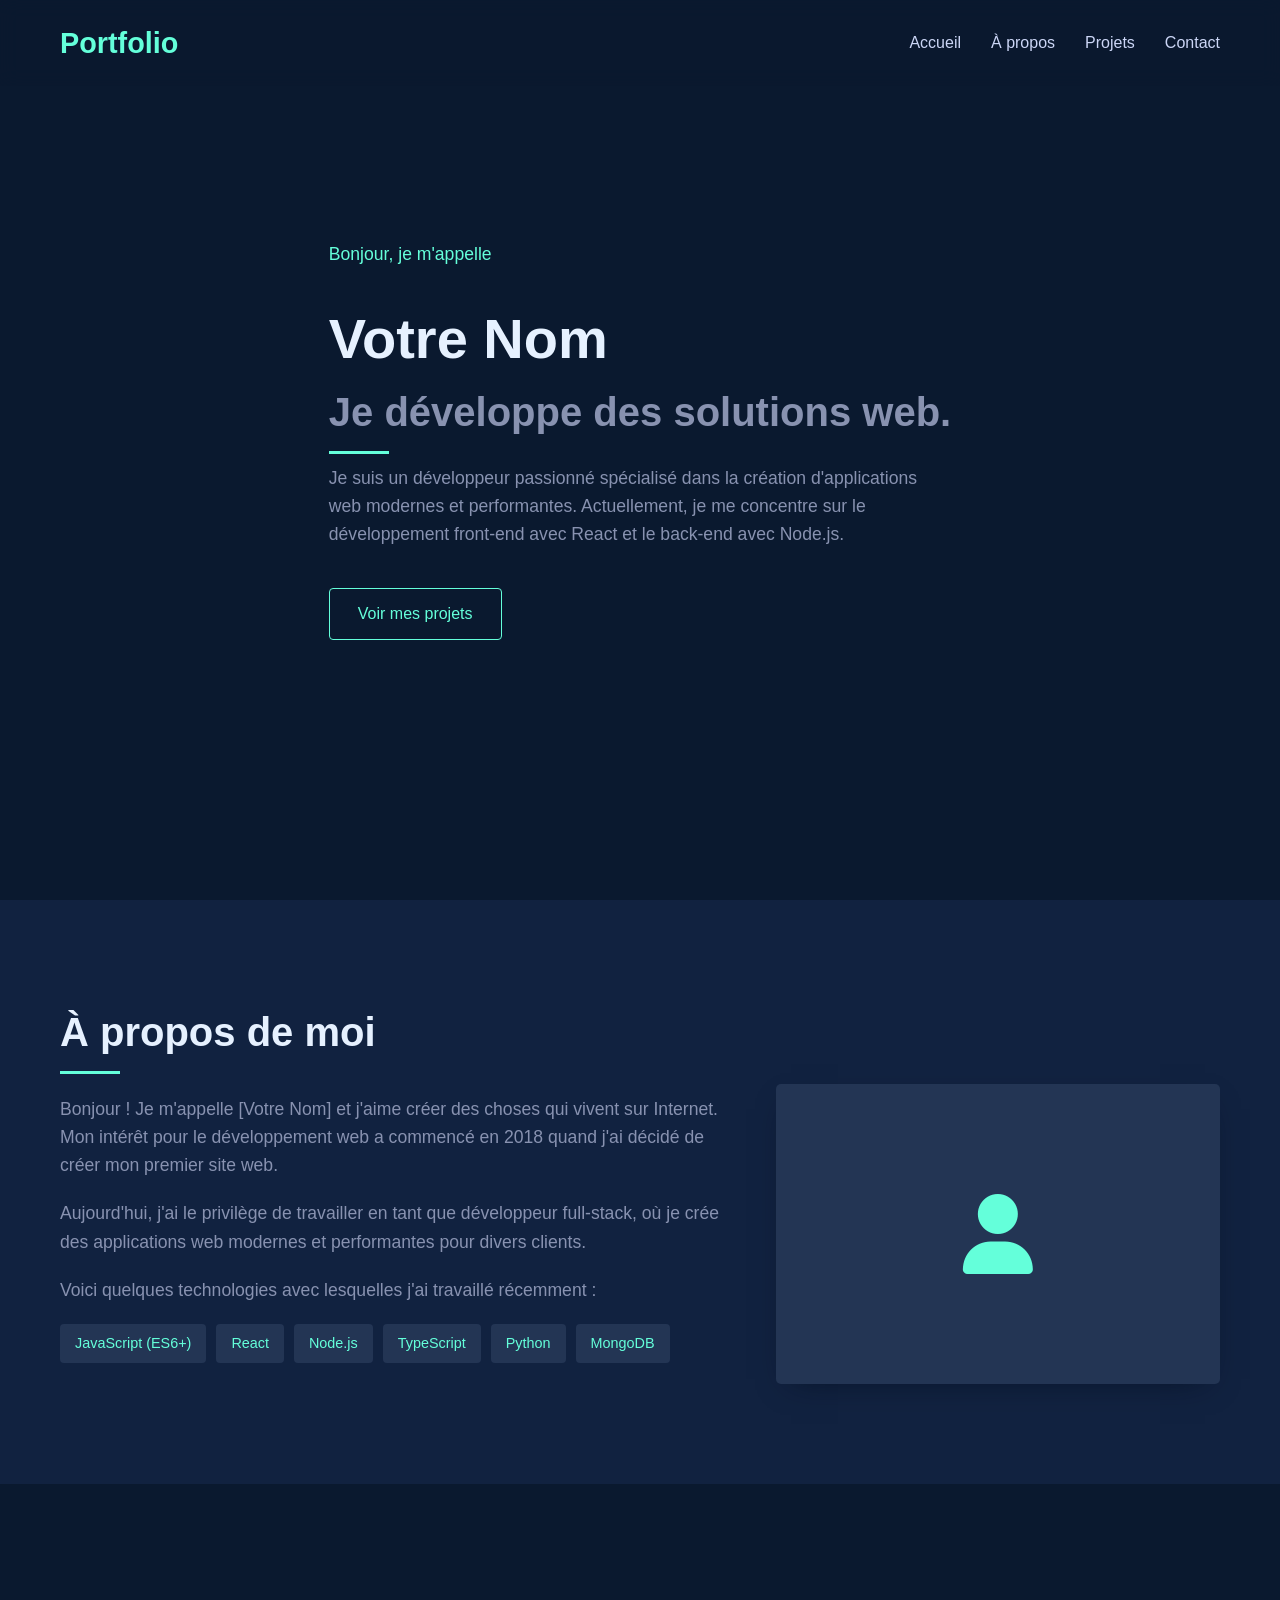
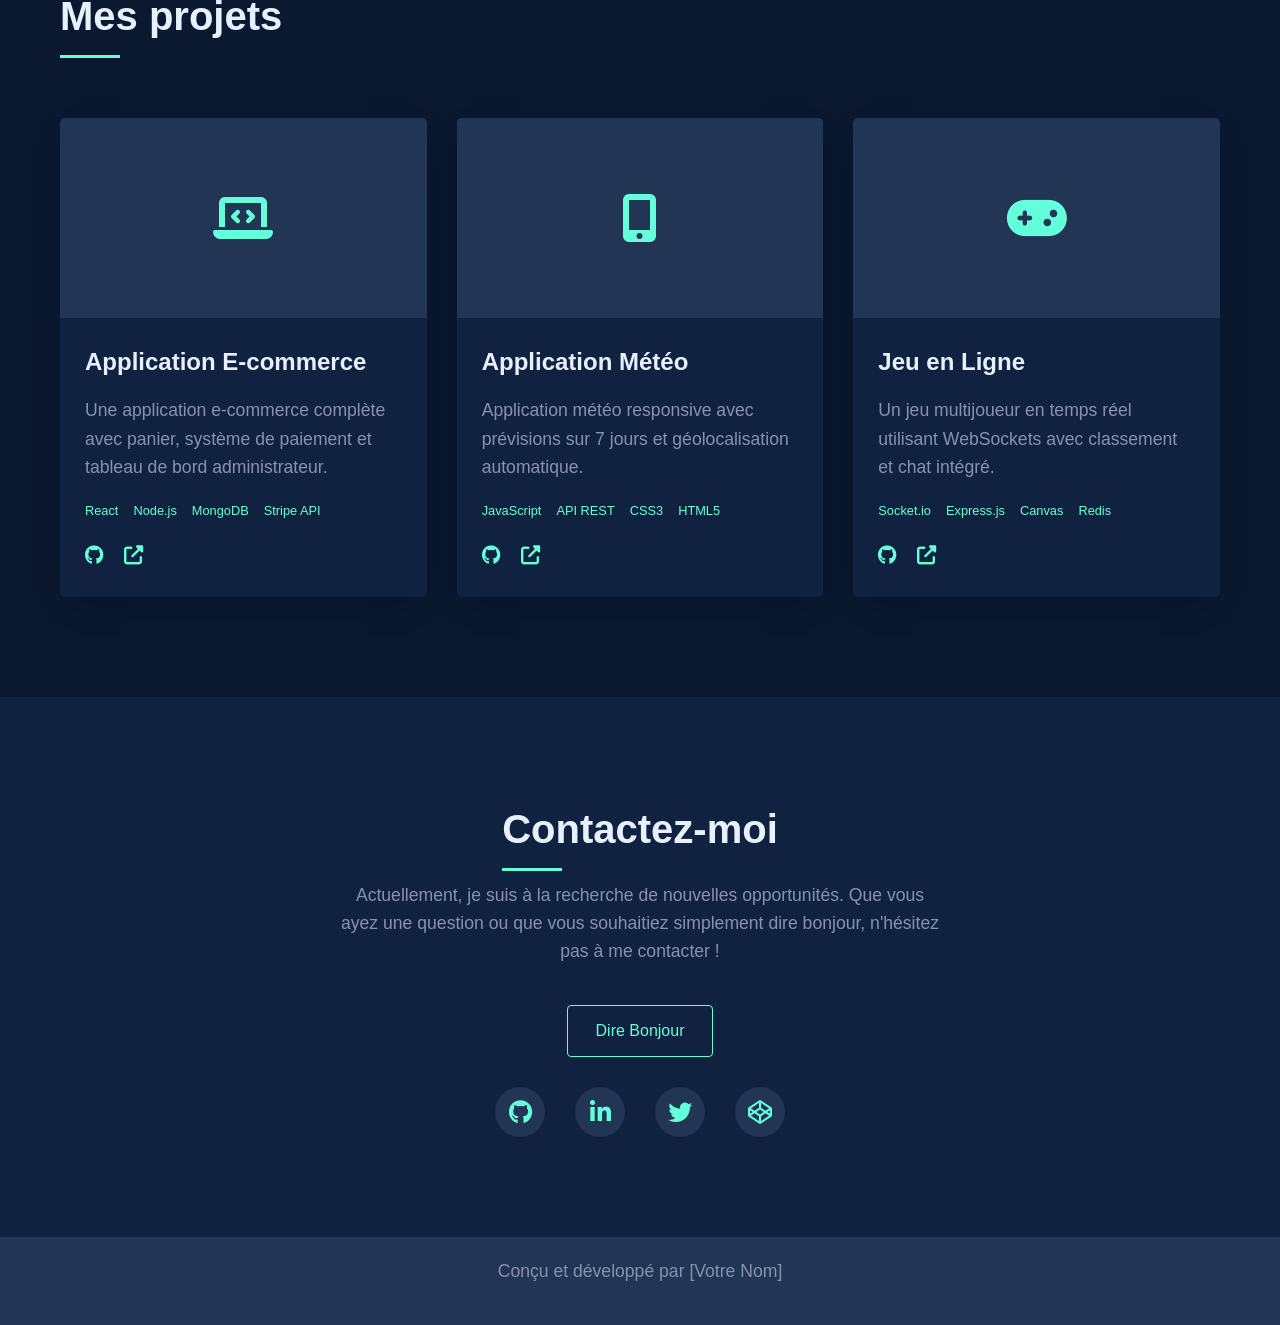
==== index.html @ 03fbce79 "Vyndevv - Portofolio Here's my Portofolio. Enjoy !" ====
<!DOCTYPE html>
<html lang="fr">
<head>
    <meta charset="UTF-8">
    <meta name="viewport" content="width=device-width, initial-scale=1.0">
    <title>Vyndevv - Portofolio</title>
    <link rel="stylesheet" href="https://cdnjs.cloudflare.com/ajax/libs/font-awesome/6.4.0/css/all.min.css">
    <style>
        /* Variables de couleurs */
        :root {
            --dark-blue: #0a192f;
            --medium-blue: #112240;
            --light-blue: #233554;
            --bright-green: #64ffda;
            --light-text: #ccd6f6;
            --medium-text: #8892b0;
            --white: #e6f1ff;
        }

        /* Styles généraux */
        * {
            margin: 0;
            padding: 0;
            box-sizing: border-box;
            font-family: 'Segoe UI', Tahoma, Geneva, Verdana, sans-serif;
        }

        body {
            background-color: var(--dark-blue);
            color: var(--light-text);
            line-height: 1.6;
        }

        .container {
            max-width: 1200px;
            margin: 0 auto;
            padding: 0 20px;
        }

        section {
            padding: 100px 0;
        }

        h1, h2, h3 {
            color: var(--white);
            margin-bottom: 20px;
        }

        h1 {
            font-size: 3.5rem;
            line-height: 1.1;
        }

        h2 {
            font-size: 2.5rem;
            position: relative;
            display: inline-block;
        }

        h2::after {
            content: '';
            position: absolute;
            bottom: -10px;
            left: 0;
            width: 60px;
            height: 3px;
            background-color: var(--bright-green);
        }

        p {
            color: var(--medium-text);
            font-size: 1.1rem;
            margin-bottom: 20px;
        }

        a {
            color: var(--bright-green);
            text-decoration: none;
            transition: all 0.3s ease;
        }

        a:hover {
            color: var(--white);
        }

        .btn {
            display: inline-block;
            padding: 12px 28px;
            background-color: transparent;
            color: var(--bright-green);
            border: 1px solid var(--bright-green);
            border-radius: 4px;
            font-size: 1rem;
            font-weight: 500;
            cursor: pointer;
            transition: all 0.3s ease;
        }

        .btn:hover {
            background-color: rgba(100, 255, 218, 0.1);
            transform: translateY(-3px);
        }

        /* Header et Navigation */
        header {
            position: fixed;
            top: 0;
            left: 0;
            width: 100%;
            background-color: rgba(10, 25, 47, 0.9);
            backdrop-filter: blur(10px);
            z-index: 1000;
            padding: 20px 0;
        }

        nav {
            display: flex;
            justify-content: space-between;
            align-items: center;
        }

        .logo {
            font-size: 1.8rem;
            font-weight: 700;
            color: var(--bright-green);
        }

        .nav-links {
            display: flex;
            list-style: none;
        }

        .nav-links li {
            margin-left: 30px;
        }

        .nav-links a {
            color: var(--light-text);
            font-size: 1rem;
            font-weight: 500;
        }

        .nav-links a:hover {
            color: var(--bright-green);
        }

        .menu-toggle {
            display: none;
            font-size: 1.5rem;
            cursor: pointer;
        }

        /* Section Hero */
        .hero {
            min-height: 100vh;
            display: flex;
            align-items: center;
            padding-top: 80px;
        }

        .hero-content h1 {
            margin-bottom: 10px;
        }

        .hero-content h2 {
            font-size: 2.5rem;
            color: var(--medium-text);
            margin-bottom: 20px;
        }

        .hero-content p {
            max-width: 600px;
            margin-bottom: 40px;
        }

        .highlight {
            color: var(--bright-green);
        }

        /* Section À propos */
        .about {
            background-color: var(--medium-blue);
        }

        .about-content {
            display: grid;
            grid-template-columns: 3fr 2fr;
            gap: 50px;
            align-items: center;
        }

        .about-text p {
            margin-bottom: 20px;
        }

        .skills {
            display: flex;
            flex-wrap: wrap;
            margin-top: 20px;
        }

        .skill {
            background-color: var(--light-blue);
            color: var(--bright-green);
            padding: 8px 15px;
            border-radius: 4px;
            margin-right: 10px;
            margin-bottom: 10px;
            font-size: 0.9rem;
        }

        .profile-img {
            width: 100%;
            border-radius: 5px;
            box-shadow: 0 10px 30px -15px rgba(2, 12, 27, 0.7);
            transition: all 0.3s ease;
        }

        .profile-img:hover {
            transform: translateY(-5px);
        }

        /* Section Projets */
        .projects-grid {
            display: grid;
            grid-template-columns: repeat(auto-fill, minmax(350px, 1fr));
            gap: 30px;
            margin-top: 50px;
        }

        .project-card {
            background-color: var(--medium-blue);
            border-radius: 5px;
            overflow: hidden;
            transition: all 0.3s ease;
            box-shadow: 0 10px 30px -15px rgba(2, 12, 27, 0.7);
        }

        .project-card:hover {
            transform: translateY(-7px);
        }

        .project-img {
            width: 100%;
            height: 200px;
            background-color: var(--light-blue);
            display: flex;
            align-items: center;
            justify-content: center;
            color: var(--bright-green);
            font-size: 3rem;
        }

        .project-content {
            padding: 25px;
        }

        .project-content h3 {
            margin-bottom: 15px;
            font-size: 1.5rem;
        }

        .project-content p {
            margin-bottom: 20px;
        }

        .project-tech {
            display: flex;
            flex-wrap: wrap;
            margin-bottom: 20px;
        }

        .project-tech span {
            font-size: 0.8rem;
            color: var(--bright-green);
            margin-right: 15px;
        }

        .project-links {
            display: flex;
        }

        .project-links a {
            margin-right: 20px;
            font-size: 1.2rem;
        }

        /* Section Contact */
        .contact {
            background-color: var(--medium-blue);
            text-align: center;
        }

        .contact p {
            max-width: 600px;
            margin: 0 auto 40px;
        }

        .social-links {
            display: flex;
            justify-content: center;
            margin-top: 30px;
        }

        .social-links a {
            display: flex;
            align-items: center;
            justify-content: center;
            width: 50px;
            height: 50px;
            border-radius: 50%;
            background-color: var(--light-blue);
            color: var(--bright-green);
            margin: 0 15px;
            font-size: 1.5rem;
            transition: all 0.3s ease;
        }

        .social-links a:hover {
            background-color: var(--bright-green);
            color: var(--dark-blue);
            transform: translateY(-5px);
        }

        /* Footer */
        footer {
            background-color: var(--light-blue);
            padding: 20px 0;
            text-align: center;
            font-size: 0.9rem;
            color: var(--medium-text);
        }

        /* Responsive */
        @media (max-width: 768px) {
            .menu-toggle {
                display: block;
            }

            .nav-links {
                position: fixed;
                top: 70px;
                right: -100%;
                width: 70%;
                height: calc(100vh - 70px);
                background-color: var(--medium-blue);
                flex-direction: column;
                align-items: center;
                justify-content: flex-start;
                padding-top: 50px;
                transition: all 0.5s ease;
            }

            .nav-links.active {
                right: 0;
            }

            .nav-links li {
                margin: 20px 0;
            }

            .about-content {
                grid-template-columns: 1fr;
            }

            .projects-grid {
                grid-template-columns: 1fr;
            }

            h1 {
                font-size: 2.5rem;
            }

            h2 {
                font-size: 2rem;
            }
        }
    </style>
</head>
<body>
    <!-- Header et Navigation -->
    <header>
        <div class="container">
            <nav>
                <div class="logo">Portfolio</div>
                <ul class="nav-links">
                    <li><a href="#accueil">Accueil</a></li>
                    <li><a href="#apropos">À propos</a></li>
                    <li><a href="#projets">Projets</a></li>
                    <li><a href="#contact">Contact</a></li>
                </ul>
                <div class="menu-toggle">
                    <i class="fas fa-bars"></i>
                </div>
            </nav>
        </div>
    </header>

    <!-- Section Hero -->
    <section id="accueil" class="hero">
        <div class="container">
            <div class="hero-content">
                <p class="highlight">Bonjour, je m'appelle</p>
                <h1>Votre Nom</h1>
                <h2>Je développe des solutions web.</h2>
                <p>Je suis un développeur passionné spécialisé dans la création d'applications web modernes et performantes. Actuellement, je me concentre sur le développement front-end avec React et le back-end avec Node.js.</p>
                <a href="#projets" class="btn">Voir mes projets</a>
            </div>
        </div>
    </section>

    <!-- Section À propos -->
    <section id="apropos" class="about">
        <div class="container">
            <h2>À propos de moi</h2>
            <div class="about-content">
                <div class="about-text">
                    <p>Bonjour ! Je m'appelle [Votre Nom] et j'aime créer des choses qui vivent sur Internet. Mon intérêt pour le développement web a commencé en 2018 quand j'ai décidé de créer mon premier site web.</p>
                    <p>Aujourd'hui, j'ai le privilège de travailler en tant que développeur full-stack, où je crée des applications web modernes et performantes pour divers clients.</p>
                    <p>Voici quelques technologies avec lesquelles j'ai travaillé récemment :</p>
                    <div class="skills">
                        <span class="skill">JavaScript (ES6+)</span>
                        <span class="skill">React</span>
                        <span class="skill">Node.js</span>
                        <span class="skill">TypeScript</span>
                        <span class="skill">Python</span>
                        <span class="skill">MongoDB</span>
                    </div>
                </div>
                <div class="about-img">
                    <div class="profile-img" style="height: 300px; background-color: var(--light-blue); display: flex; align-items: center; justify-content: center; color: var(--bright-green);">
                        <i class="fas fa-user" style="font-size: 5rem;"></i>
                    </div>
                </div>
            </div>
        </div>
    </section>

    <!-- Section Projets -->
    <section id="projets" class="projects">
        <div class="container">
            <h2>Mes projets</h2>
            <div class="projects-grid">
                <!-- Projet 1 -->
                <div class="project-card">
                    <div class="project-img">
                        <i class="fas fa-laptop-code"></i>
                    </div>
                    <div class="project-content">
                        <h3>Application E-commerce</h3>
                        <p>Une application e-commerce complète avec panier, système de paiement et tableau de bord administrateur.</p>
                        <div class="project-tech">
                            <span>React</span>
                            <span>Node.js</span>
                            <span>MongoDB</span>
                            <span>Stripe API</span>
                        </div>
                        <div class="project-links">
                            <a href="#"><i class="fab fa-github"></i></a>
                            <a href="#"><i class="fas fa-external-link-alt"></i></a>
                        </div>
                    </div>
                </div>

                <!-- Projet 2 -->
                <div class="project-card">
                    <div class="project-img">
                        <i class="fas fa-mobile-alt"></i>
                    </div>
                    <div class="project-content">
                        <h3>Application Météo</h3>
                        <p>Application météo responsive avec prévisions sur 7 jours et géolocalisation automatique.</p>
                        <div class="project-tech">
                            <span>JavaScript</span>
                            <span>API REST</span>
                            <span>CSS3</span>
                            <span>HTML5</span>
                        </div>
                        <div class="project-links">
                            <a href="#"><i class="fab fa-github"></i></a>
                            <a href="#"><i class="fas fa-external-link-alt"></i></a>
                        </div>
                    </div>
                </div>

                <!-- Projet 3 -->
                <div class="project-card">
                    <div class="project-img">
                        <i class="fas fa-gamepad"></i>
                    </div>
                    <div class="project-content">
                        <h3>Jeu en Ligne</h3>
                        <p>Un jeu multijoueur en temps réel utilisant WebSockets avec classement et chat intégré.</p>
                        <div class="project-tech">
                            <span>Socket.io</span>
                            <span>Express.js</span>
                            <span>Canvas</span>
                            <span>Redis</span>
                        </div>
                        <div class="project-links">
                            <a href="#"><i class="fab fa-github"></i></a>
                            <a href="#"><i class="fas fa-external-link-alt"></i></a>
                        </div>
                    </div>
                </div>
            </div>
        </div>
    </section>

    <!-- Section Contact -->
    <section id="contact" class="contact">
        <div class="container">
            <h2>Contactez-moi</h2>
            <p>Actuellement, je suis à la recherche de nouvelles opportunités. Que vous ayez une question ou que vous souhaitiez simplement dire bonjour, n'hésitez pas à me contacter !</p>
            <a href="mailto:votre.email@example.com" class="btn">Dire Bonjour</a>
            <div class="social-links">
                <a href="#"><i class="fab fa-github"></i></a>
                <a href="#"><i class="fab fa-linkedin-in"></i></a>
                <a href="#"><i class="fab fa-twitter"></i></a>
                <a href="#"><i class="fab fa-codepen"></i></a>
            </div>
        </div>
    </section>

    <!-- Footer -->
    <footer>
        <div class="container">
            <p>Conçu et développé par [Votre Nom]</p>
        </div>
    </footer>

    <script>
        // Menu mobile
        const menuToggle = document.querySelector('.menu-toggle');
        const navLinks = document.querySelector('.nav-links');

        menuToggle.addEventListener('click', () => {
            navLinks.classList.toggle('active');
        });

        // Fermer le menu en cliquant sur un lien
        document.querySelectorAll('.nav-links a').forEach(link => {
            link.addEventListener('click', () => {
                navLinks.classList.remove('active');
            });
        });

        // Animation au défilement
        window.addEventListener('scroll', () => {
            const header = document.querySelector('header');
            if (window.scrollY > 50) {
                header.style.boxShadow = '0 5px 20px rgba(2, 12, 27, 0.7)';
            } else {
                header.style.boxShadow = 'none';
            }
        });
    </script>
</body>
</html>
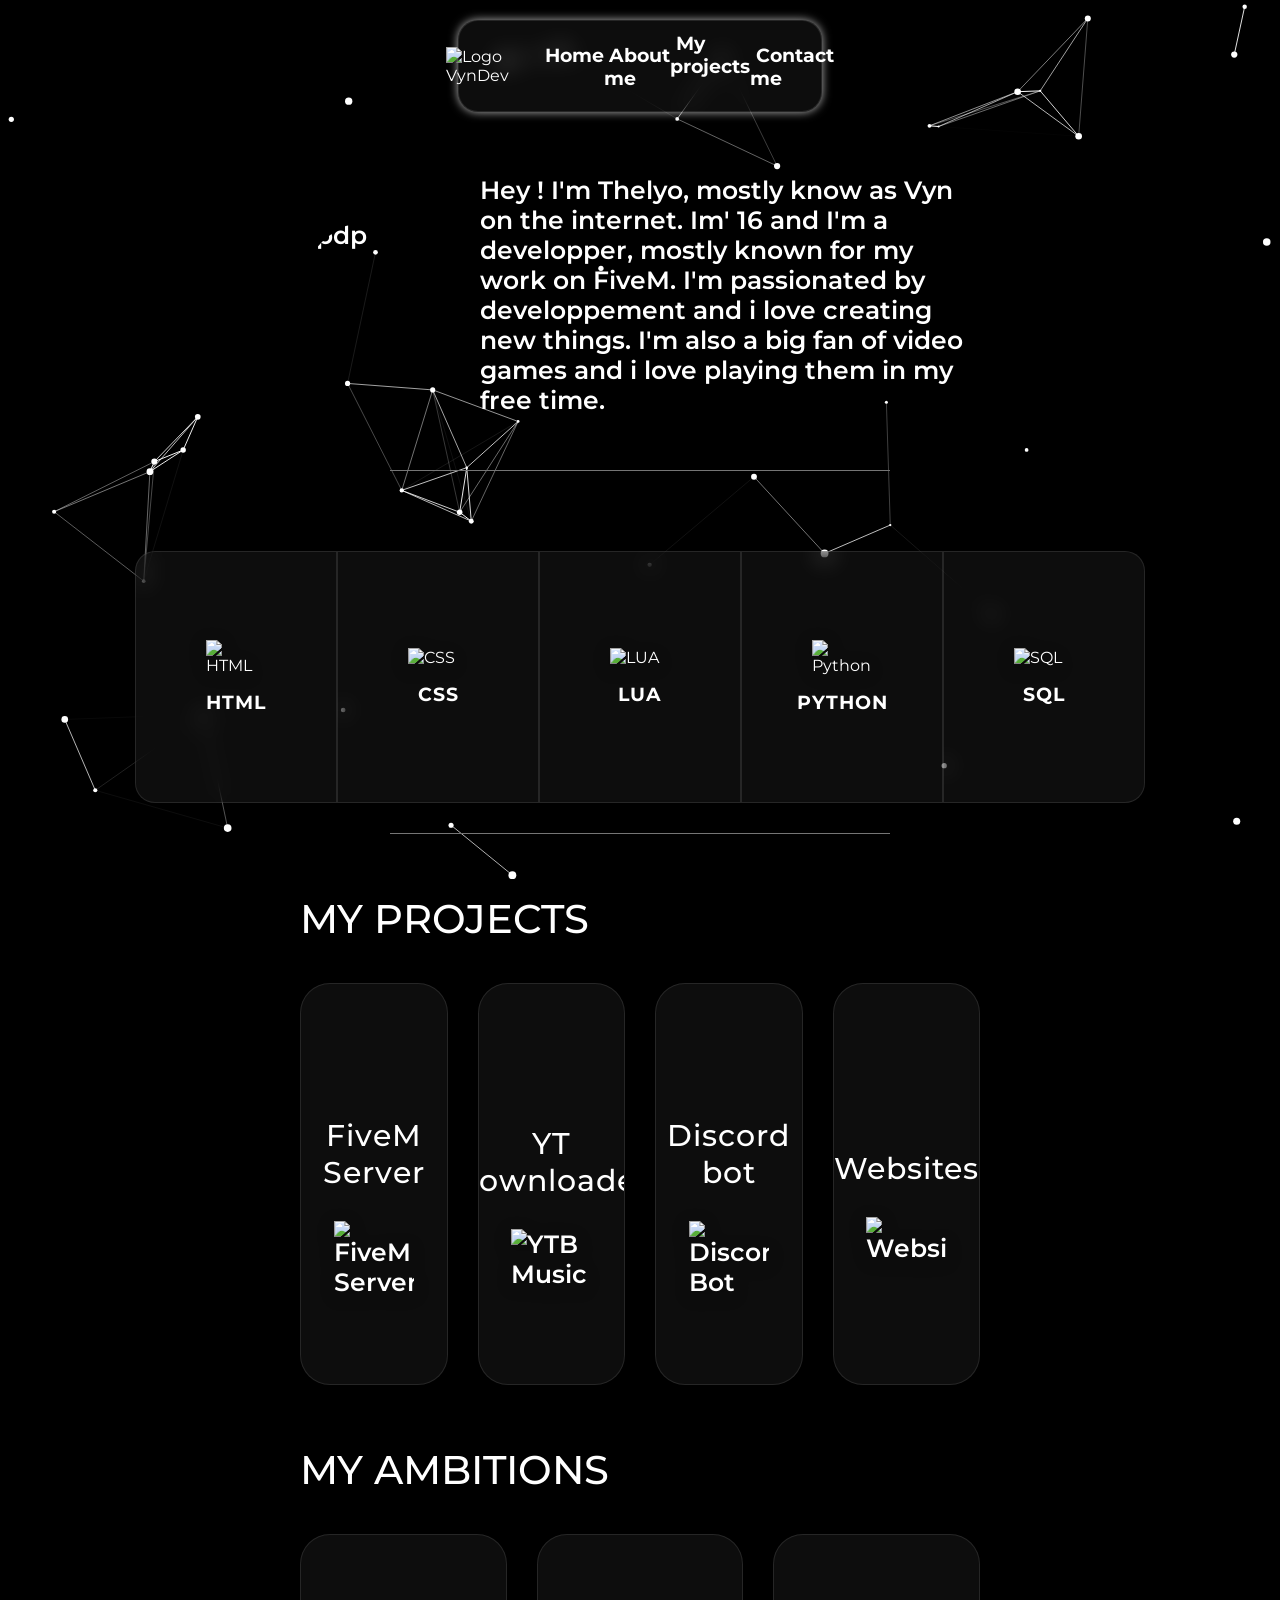
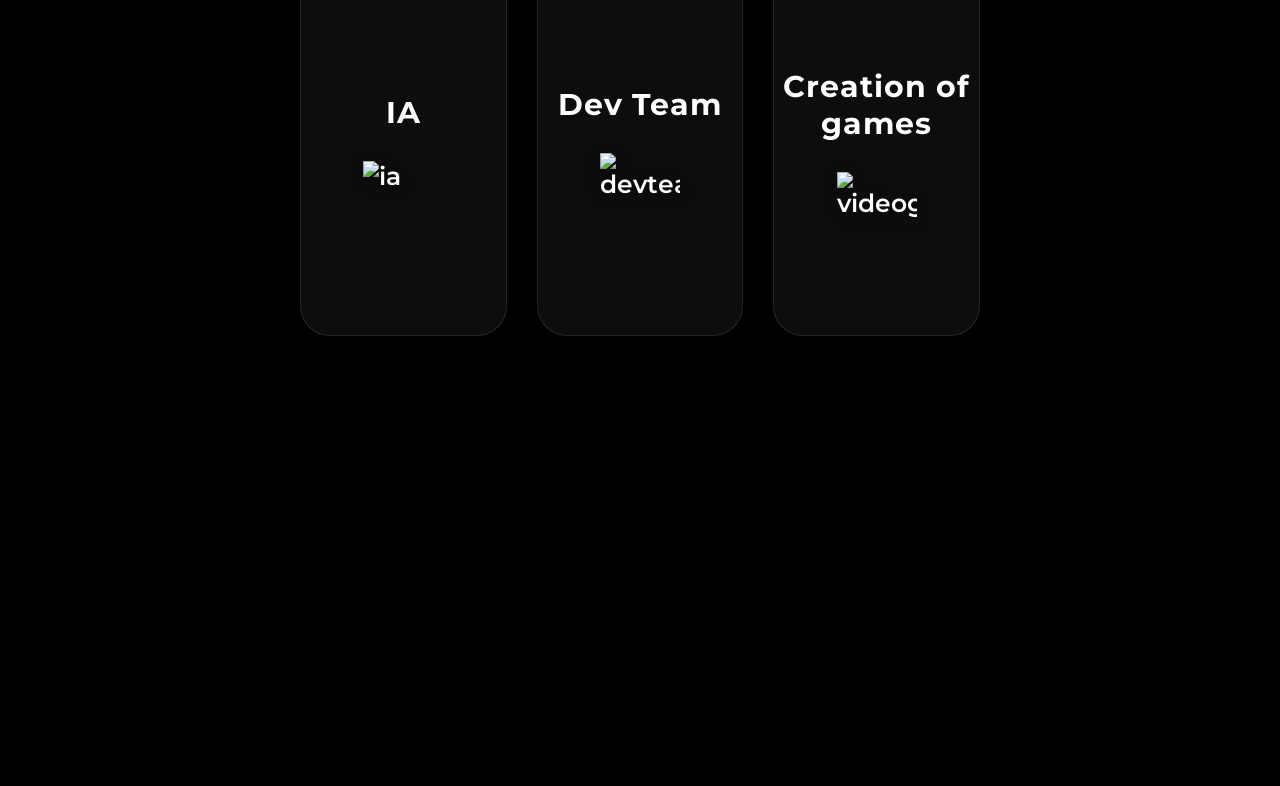
==== commit 5de8f1fb: "Add files via upload" ====
--- a/index.html
+++ b/index.html
@@ -1,559 +1,132 @@
-<!DOCTYPE html>
-<html lang="fr">
-<head>
-    <meta charset="UTF-8">
-    <meta name="viewport" content="width=device-width, initial-scale=1.0">
-    <title>Vyndevv - Portofolio</title>
-    <link rel="stylesheet" href="https://cdnjs.cloudflare.com/ajax/libs/font-awesome/6.4.0/css/all.min.css">
-    <style>
-        /* Variables de couleurs */
-        :root {
-            --dark-blue: #0a192f;
-            --medium-blue: #112240;
-            --light-blue: #233554;
-            --bright-green: #64ffda;
-            --light-text: #ccd6f6;
-            --medium-text: #8892b0;
-            --white: #e6f1ff;
-        }
-
-        /* Styles généraux */
-        * {
-            margin: 0;
-            padding: 0;
-            box-sizing: border-box;
-            font-family: 'Segoe UI', Tahoma, Geneva, Verdana, sans-serif;
-        }
-
-        body {
-            background-color: var(--dark-blue);
-            color: var(--light-text);
-            line-height: 1.6;
-        }
-
-        .container {
-            max-width: 1200px;
-            margin: 0 auto;
-            padding: 0 20px;
-        }
-
-        section {
-            padding: 100px 0;
-        }
-
-        h1, h2, h3 {
-            color: var(--white);
-            margin-bottom: 20px;
-        }
-
-        h1 {
-            font-size: 3.5rem;
-            line-height: 1.1;
-        }
-
-        h2 {
-            font-size: 2.5rem;
-            position: relative;
-            display: inline-block;
-        }
-
-        h2::after {
-            content: '';
-            position: absolute;
-            bottom: -10px;
-            left: 0;
-            width: 60px;
-            height: 3px;
-            background-color: var(--bright-green);
-        }
-
-        p {
-            color: var(--medium-text);
-            font-size: 1.1rem;
-            margin-bottom: 20px;
-        }
-
-        a {
-            color: var(--bright-green);
-            text-decoration: none;
-            transition: all 0.3s ease;
-        }
-
-        a:hover {
-            color: var(--white);
-        }
-
-        .btn {
-            display: inline-block;
-            padding: 12px 28px;
-            background-color: transparent;
-            color: var(--bright-green);
-            border: 1px solid var(--bright-green);
-            border-radius: 4px;
-            font-size: 1rem;
-            font-weight: 500;
-            cursor: pointer;
-            transition: all 0.3s ease;
-        }
-
-        .btn:hover {
-            background-color: rgba(100, 255, 218, 0.1);
-            transform: translateY(-3px);
-        }
-
-        /* Header et Navigation */
-        header {
-            position: fixed;
-            top: 0;
-            left: 0;
-            width: 100%;
-            background-color: rgba(10, 25, 47, 0.9);
-            backdrop-filter: blur(10px);
-            z-index: 1000;
-            padding: 20px 0;
-        }
-
-        nav {
-            display: flex;
-            justify-content: space-between;
-            align-items: center;
-        }
-
-        .logo {
-            font-size: 1.8rem;
-            font-weight: 700;
-            color: var(--bright-green);
-        }
-
-        .nav-links {
-            display: flex;
-            list-style: none;
-        }
-
-        .nav-links li {
-            margin-left: 30px;
-        }
-
-        .nav-links a {
-            color: var(--light-text);
-            font-size: 1rem;
-            font-weight: 500;
-        }
-
-        .nav-links a:hover {
-            color: var(--bright-green);
-        }
-
-        .menu-toggle {
-            display: none;
-            font-size: 1.5rem;
-            cursor: pointer;
-        }
-
-        /* Section Hero */
-        .hero {
-            min-height: 100vh;
-            display: flex;
-            align-items: center;
-            padding-top: 80px;
-        }
-
-        .hero-content h1 {
-            margin-bottom: 10px;
-        }
-
-        .hero-content h2 {
-            font-size: 2.5rem;
-            color: var(--medium-text);
-            margin-bottom: 20px;
-        }
-
-        .hero-content p {
-            max-width: 600px;
-            margin-bottom: 40px;
-        }
-
-        .highlight {
-            color: var(--bright-green);
-        }
-
-        /* Section À propos */
-        .about {
-            background-color: var(--medium-blue);
-        }
-
-        .about-content {
-            display: grid;
-            grid-template-columns: 3fr 2fr;
-            gap: 50px;
-            align-items: center;
-        }
-
-        .about-text p {
-            margin-bottom: 20px;
-        }
-
-        .skills {
-            display: flex;
-            flex-wrap: wrap;
-            margin-top: 20px;
-        }
-
-        .skill {
-            background-color: var(--light-blue);
-            color: var(--bright-green);
-            padding: 8px 15px;
-            border-radius: 4px;
-            margin-right: 10px;
-            margin-bottom: 10px;
-            font-size: 0.9rem;
-        }
-
-        .profile-img {
-            width: 100%;
-            border-radius: 5px;
-            box-shadow: 0 10px 30px -15px rgba(2, 12, 27, 0.7);
-            transition: all 0.3s ease;
-        }
-
-        .profile-img:hover {
-            transform: translateY(-5px);
-        }
-
-        /* Section Projets */
-        .projects-grid {
-            display: grid;
-            grid-template-columns: repeat(auto-fill, minmax(350px, 1fr));
-            gap: 30px;
-            margin-top: 50px;
-        }
-
-        .project-card {
-            background-color: var(--medium-blue);
-            border-radius: 5px;
-            overflow: hidden;
-            transition: all 0.3s ease;
-            box-shadow: 0 10px 30px -15px rgba(2, 12, 27, 0.7);
-        }
-
-        .project-card:hover {
-            transform: translateY(-7px);
-        }
-
-        .project-img {
-            width: 100%;
-            height: 200px;
-            background-color: var(--light-blue);
-            display: flex;
-            align-items: center;
-            justify-content: center;
-            color: var(--bright-green);
-            font-size: 3rem;
-        }
-
-        .project-content {
-            padding: 25px;
-        }
-
-        .project-content h3 {
-            margin-bottom: 15px;
-            font-size: 1.5rem;
-        }
-
-        .project-content p {
-            margin-bottom: 20px;
-        }
-
-        .project-tech {
-            display: flex;
-            flex-wrap: wrap;
-            margin-bottom: 20px;
-        }
-
-        .project-tech span {
-            font-size: 0.8rem;
-            color: var(--bright-green);
-            margin-right: 15px;
-        }
-
-        .project-links {
-            display: flex;
-        }
-
-        .project-links a {
-            margin-right: 20px;
-            font-size: 1.2rem;
-        }
-
-        /* Section Contact */
-        .contact {
-            background-color: var(--medium-blue);
-            text-align: center;
-        }
-
-        .contact p {
-            max-width: 600px;
-            margin: 0 auto 40px;
-        }
-
-        .social-links {
-            display: flex;
-            justify-content: center;
-            margin-top: 30px;
-        }
-
-        .social-links a {
-            display: flex;
-            align-items: center;
-            justify-content: center;
-            width: 50px;
-            height: 50px;
-            border-radius: 50%;
-            background-color: var(--light-blue);
-            color: var(--bright-green);
-            margin: 0 15px;
-            font-size: 1.5rem;
-            transition: all 0.3s ease;
-        }
-
-        .social-links a:hover {
-            background-color: var(--bright-green);
-            color: var(--dark-blue);
-            transform: translateY(-5px);
-        }
-
-        /* Footer */
-        footer {
-            background-color: var(--light-blue);
-            padding: 20px 0;
-            text-align: center;
-            font-size: 0.9rem;
-            color: var(--medium-text);
-        }
-
-        /* Responsive */
-        @media (max-width: 768px) {
-            .menu-toggle {
-                display: block;
-            }
-
-            .nav-links {
-                position: fixed;
-                top: 70px;
-                right: -100%;
-                width: 70%;
-                height: calc(100vh - 70px);
-                background-color: var(--medium-blue);
-                flex-direction: column;
-                align-items: center;
-                justify-content: flex-start;
-                padding-top: 50px;
-                transition: all 0.5s ease;
-            }
-
-            .nav-links.active {
-                right: 0;
-            }
-
-            .nav-links li {
-                margin: 20px 0;
-            }
-
-            .about-content {
-                grid-template-columns: 1fr;
-            }
-
-            .projects-grid {
-                grid-template-columns: 1fr;
-            }
-
-            h1 {
-                font-size: 2.5rem;
-            }
-
-            h2 {
-                font-size: 2rem;
-            }
-        }
-    </style>
-</head>
-<body>
-    <!-- Header et Navigation -->
-    <header>
-        <div class="container">
-            <nav>
-                <div class="logo">Portfolio</div>
-                <ul class="nav-links">
-                    <li><a href="#accueil">Accueil</a></li>
-                    <li><a href="#apropos">À propos</a></li>
-                    <li><a href="#projets">Projets</a></li>
-                    <li><a href="#contact">Contact</a></li>
-                </ul>
-                <div class="menu-toggle">
-                    <i class="fas fa-bars"></i>
-                </div>
-            </nav>
-        </div>
-    </header>
-
-    <!-- Section Hero -->
-    <section id="accueil" class="hero">
-        <div class="container">
-            <div class="hero-content">
-                <p class="highlight">Bonjour, je m'appelle</p>
-                <h1>Votre Nom</h1>
-                <h2>Je développe des solutions web.</h2>
-                <p>Je suis un développeur passionné spécialisé dans la création d'applications web modernes et performantes. Actuellement, je me concentre sur le développement front-end avec React et le back-end avec Node.js.</p>
-                <a href="#projets" class="btn">Voir mes projets</a>
-            </div>
-        </div>
-    </section>
-
-    <!-- Section À propos -->
-    <section id="apropos" class="about">
-        <div class="container">
-            <h2>À propos de moi</h2>
-            <div class="about-content">
-                <div class="about-text">
-                    <p>Bonjour ! Je m'appelle [Votre Nom] et j'aime créer des choses qui vivent sur Internet. Mon intérêt pour le développement web a commencé en 2018 quand j'ai décidé de créer mon premier site web.</p>
-                    <p>Aujourd'hui, j'ai le privilège de travailler en tant que développeur full-stack, où je crée des applications web modernes et performantes pour divers clients.</p>
-                    <p>Voici quelques technologies avec lesquelles j'ai travaillé récemment :</p>
-                    <div class="skills">
-                        <span class="skill">JavaScript (ES6+)</span>
-                        <span class="skill">React</span>
-                        <span class="skill">Node.js</span>
-                        <span class="skill">TypeScript</span>
-                        <span class="skill">Python</span>
-                        <span class="skill">MongoDB</span>
-                    </div>
-                </div>
-                <div class="about-img">
-                    <div class="profile-img" style="height: 300px; background-color: var(--light-blue); display: flex; align-items: center; justify-content: center; color: var(--bright-green);">
-                        <i class="fas fa-user" style="font-size: 5rem;"></i>
-                    </div>
-                </div>
-            </div>
-        </div>
-    </section>
-
-    <!-- Section Projets -->
-    <section id="projets" class="projects">
-        <div class="container">
-            <h2>Mes projets</h2>
-            <div class="projects-grid">
-                <!-- Projet 1 -->
-                <div class="project-card">
-                    <div class="project-img">
-                        <i class="fas fa-laptop-code"></i>
-                    </div>
-                    <div class="project-content">
-                        <h3>Application E-commerce</h3>
-                        <p>Une application e-commerce complète avec panier, système de paiement et tableau de bord administrateur.</p>
-                        <div class="project-tech">
-                            <span>React</span>
-                            <span>Node.js</span>
-                            <span>MongoDB</span>
-                            <span>Stripe API</span>
-                        </div>
-                        <div class="project-links">
-                            <a href="#"><i class="fab fa-github"></i></a>
-                            <a href="#"><i class="fas fa-external-link-alt"></i></a>
-                        </div>
-                    </div>
-                </div>
-
-                <!-- Projet 2 -->
-                <div class="project-card">
-                    <div class="project-img">
-                        <i class="fas fa-mobile-alt"></i>
-                    </div>
-                    <div class="project-content">
-                        <h3>Application Météo</h3>
-                        <p>Application météo responsive avec prévisions sur 7 jours et géolocalisation automatique.</p>
-                        <div class="project-tech">
-                            <span>JavaScript</span>
-                            <span>API REST</span>
-                            <span>CSS3</span>
-                            <span>HTML5</span>
-                        </div>
-                        <div class="project-links">
-                            <a href="#"><i class="fab fa-github"></i></a>
-                            <a href="#"><i class="fas fa-external-link-alt"></i></a>
-                        </div>
-                    </div>
-                </div>
-
-                <!-- Projet 3 -->
-                <div class="project-card">
-                    <div class="project-img">
-                        <i class="fas fa-gamepad"></i>
-                    </div>
-                    <div class="project-content">
-                        <h3>Jeu en Ligne</h3>
-                        <p>Un jeu multijoueur en temps réel utilisant WebSockets avec classement et chat intégré.</p>
-                        <div class="project-tech">
-                            <span>Socket.io</span>
-                            <span>Express.js</span>
-                            <span>Canvas</span>
-                            <span>Redis</span>
-                        </div>
-                        <div class="project-links">
-                            <a href="#"><i class="fab fa-github"></i></a>
-                            <a href="#"><i class="fas fa-external-link-alt"></i></a>
-                        </div>
-                    </div>
-                </div>
-            </div>
-        </div>
-    </section>
-
-    <!-- Section Contact -->
-    <section id="contact" class="contact">
-        <div class="container">
-            <h2>Contactez-moi</h2>
-            <p>Actuellement, je suis à la recherche de nouvelles opportunités. Que vous ayez une question ou que vous souhaitiez simplement dire bonjour, n'hésitez pas à me contacter !</p>
-            <a href="mailto:votre.email@example.com" class="btn">Dire Bonjour</a>
-            <div class="social-links">
-                <a href="#"><i class="fab fa-github"></i></a>
-                <a href="#"><i class="fab fa-linkedin-in"></i></a>
-                <a href="#"><i class="fab fa-twitter"></i></a>
-                <a href="#"><i class="fab fa-codepen"></i></a>
-            </div>
-        </div>
-    </section>
-
-    <!-- Footer -->
-    <footer>
-        <div class="container">
-            <p>Conçu et développé par [Votre Nom]</p>
-        </div>
-    </footer>
-
-    <script>
-        // Menu mobile
-        const menuToggle = document.querySelector('.menu-toggle');
-        const navLinks = document.querySelector('.nav-links');
-
-        menuToggle.addEventListener('click', () => {
-            navLinks.classList.toggle('active');
-        });
-
-        // Fermer le menu en cliquant sur un lien
-        document.querySelectorAll('.nav-links a').forEach(link => {
-            link.addEventListener('click', () => {
-                navLinks.classList.remove('active');
-            });
-        });
-
-        // Animation au défilement
-        window.addEventListener('scroll', () => {
-            const header = document.querySelector('header');
-            if (window.scrollY > 50) {
-                header.style.boxShadow = '0 5px 20px rgba(2, 12, 27, 0.7)';
-            } else {
-                header.style.boxShadow = 'none';
-            }
-        });
-    </script>
-</body>
-</html>
+<!DOCTYPE html>
+<html lang="en">
+
+<head>
+    <meta charset="UTF-8">
+    <meta name="viewport" content="width=device-width, initial-scale=1.0">
+    <link rel="stylesheet" href="style.css">
+    <link rel="icon" type="image/png" href="assets/logo.png">
+    <title>VynDev - Portofolio</title>
+    <link rel="stylesheet" href="https://cdnjs.cloudflare.com/ajax/libs/font-awesome/6.0.0/css/all.min.css">
+    <link rel="stylesheet" href="https://fonts.googleapis.com/icon?family=Material+Icons">
+
+    <link rel="preconnect" href="https://fonts.googleapis.com">
+    <link rel="preconnect" href="https://fonts.gstatic.com" crossorigin>
+    <link href="https://fonts.googleapis.com/css2?family=Montserrat:ital,wght@0,100..900;1,100..900&display=swap"
+        rel="stylesheet">
+</head>
+
+<body>
+    <canvas id="particle-canvas"></canvas>
+    <div class="navbar">
+        <img src="assets/logo.png" alt="Logo VynDev">
+        <div class="separateur-v"></div>
+        <h3 class="home"><a href="#home">Home</a></h3>
+        <h3 class="aboutme"><a href="#aboutme">About me</a></h3>
+        <h3 class="myprojects"><a href="#myprojects">My projects</a></h3>
+        <h3 class="contactme"><a href="#contactme">Contact me</a></h3>
+    </div>
+    <div class="about-me" id="aboutme">
+        <img src="assets/pdp.jpg" alt="pdp">
+        <p class="aboutme-text">
+            Hey ! I'm Thelyo, mostly know as Vyn on the internet. Im' 16 and I'm a developper, mostly known for my work
+            on FiveM.
+            I'm passionated by developpement and i love creating new things. I'm also a big fan of video games and i
+            love playing them in my free time.
+        </p>
+    </div>
+    <div class="separateur-h"></div>
+    <div class="languages" id="home">
+        <div class="language-card language1">
+            <img src="assets/html-img.png" alt="HTML" class="html-img">
+            <h3 class="html-h3">HTML</h3>
+        </div>
+
+        <div class="language-card language2">
+            <img src="assets/css-img.png" alt="CSS" class="css-img">
+            <h3 class="css-h3">CSS</h3>
+        </div>
+
+        <div class="language-card language3">
+            <img src="assets/lua-img.png" alt="LUA" class="lua-img">
+            <h3 class="lua-h3">LUA</h3>
+        </div>
+
+        <div class="language-card language4">
+            <img src="assets/python-img.png" alt="Python" class="python-img">
+            <h3 class="python-h3">PYTHON</h3>
+        </div>
+
+        <div class="language-card language5">
+            <img src="assets/sql-img.png" alt="SQL" class="sql-img">
+            <h3 class="sql-h3">SQL</h3>
+        </div>
+    </div>
+    <div class="separateur-h"></div>
+
+    <h3 class="project-title" id="myprojects">MY PROJECTS</h3>
+    <div class="projects">
+        <div class="project-card project-card1">
+            <h3 class="project-title project1">FiveM Server</h3>
+            <img src="assets/projects/fivem.png" alt="FiveM Server">
+            <div class="project-description">
+                <p>I have made a FiveM server with custom scripts and resources and a unique base. The project is
+                    currently in developpement and it's been like 6 months now that I Have been working on it.</p>
+            </div>
+        </div>
+        <div class="project-card project-card2">
+            <h3 class="project-title project2">YT Downloader</h3>
+            <img src="assets/projects/ytbmusic.png" alt="YTB Music">
+            <div class="project-description">
+                <p>A Python project I created while learning the language, which allows you to download a YouTube video
+                    as an MP3 file via a CustomTkinter interface.</p>
+            </div>
+        </div>
+        <div class="project-card project-card3">
+            <h3 class="project-title project3">Discord bot</h3>
+            <img src="assets/projects/discord.png" alt="Discord Bot">
+            <div class="project-description">
+                <p>A JavaScript Discord server management bot containing various management and utility commands, as
+                    well as many others. The project is currently under development.</p>
+            </div>
+        </div>
+        <div class="project-card project-card4">
+            <h3 class="project-title project4">Websites</h3>
+            <img src="assets/projects/website.png" alt="Websites">
+            <div class="project-description">
+                <p>Websites are a rather special category because, in my case, I was able to create several websites for
+                    my apprenticeship. Using HTML, I was able to expand my skills by creating user interfaces and many
+                    other things.</p>
+            </div>
+        </div>
+    </div>
+
+    <h3 class="project-title" id="myambitions">MY AMBITIONS</h3>
+    <div class="projects ambitions">
+        <div class="project-card ambition-card1">
+            <h3 class="ambition-card-title">IA</h3>
+            <img src="assets/projects/ia.png" alt="ia">
+            <div class="project-description">
+                <p>I would like to develop an AI agent that could assist with multiple tasks such as development, writing, etc.</p>
+            </div>
+        </div>
+        <div class="project-card ambition-card2">
+            <h3 class="ambition-card-title">Dev Team</h3>
+            <img src="assets/projects/engeneering.png" alt="devteam">
+            <div class="project-description">
+                <p>Later on, I would like to form a team with whom I can carry out every project that comes to mind.</p>
+            </div>
+        </div>
+        <div class="project-card ambition-card3">
+            <h3 class="ambition-card-title">Creation of games</h3>
+            <img src="assets/projects/joystick.png" alt="videogames">
+            <div class="project-description">
+                <p>Video game creation is a subject that has recently caught my interest, but it is extremely complex in nature. I would like to learn more about it in the future and even work in the field.</p>
+            </div>
+        </div>
+    </div>
+
+    <script src="particles.js"></script>
+    <script src="script.js"></script>
+</body>
+</html>
--- a/style.css
+++ b/style.css
@@ -0,0 +1,271 @@
+:root {
+    --primary: rgba(7, 18, 82, 0.8);
+    --secondary: #060e3f;
+    --background: rgb(43, 46, 67);
+    --background2: rgba(66, 68, 87, 0.75);
+    --text: #ffffff;
+    --accent: #b4b4b4;
+    --separateur: #757575;
+}
+
+* {
+    transition: all 0.3s ease;
+}
+
+body {
+    background: black;
+    margin: 0;
+    overflow-x: hidden;
+    padding-bottom: 50vh;
+}
+
+#particle-canvas {
+    position: fixed;
+    top: 0;
+    left: 0;
+    width: 100%;
+    height: 100%;
+    z-index: -1;
+    pointer-events: none;
+}
+
+.navbar {
+    background: rgba(255, 255, 255, 0.05);
+    backdrop-filter: blur(12px) saturate(180%);
+    -webkit-backdrop-filter: blur(12px) saturate(180%);
+    border: 1px solid rgba(255, 255, 255, 0.1);
+    top: 20px;
+    left: 50%;
+    transform: translateX(-50%);
+    position: fixed;
+    width: 27.5%;
+    height: 80px;
+    display: flex;
+    justify-content: center;
+    justify-items: center;
+    align-items: center;
+    border-radius: 20px;
+    box-shadow: 0px 0px 10px var(--accent);
+
+    font-family: "Montserrat", sans-serif;
+    color: var(--text);
+    padding: 5px;
+    z-index: 10;
+}
+
+.separateur-v {
+    width: 1px;
+    height: 30px;
+    background-color: var(--separateur);
+    align-self: center;
+    margin: 0 15px;
+}
+
+.navbar a {
+    font-family: "Montserrat", sans-serif;
+    color: var(--text);
+    text-decoration: none;
+    padding: 5.5px;
+    position: relative;
+    margin-right: 3px;
+}
+
+.navbar a:hover {
+    color: var(--accent);
+    transition: color 0.3s ease;
+}
+
+.navbar a::after {
+    content: '';
+    position: absolute;
+    bottom: 0;
+    left: 0;
+    width: 0;
+    height: 2px;
+    background-color: var(--accent);
+    transition: width 0.3s ease;
+}
+
+.navbar a:hover::after {
+    width: 100%;
+}
+
+.navbar img {
+    width: 85px;
+    height: auto;
+}
+
+/* ====================================== */
+
+.languages {
+    display: flex;
+    justify-content: center;
+    align-items: center;
+    padding-top: 50px;
+}
+
+.language-card {
+    display: flex;
+    flex-direction: column;
+    justify-content: center;
+    align-items: center;
+    width: 200px;
+    height: 250px;
+    font-family: 'Montserrat', sans-serif;
+    color: var(--text);
+
+    background: rgba(255, 255, 255, 0.05);
+    backdrop-filter: blur(12px) saturate(180%);
+    -webkit-backdrop-filter: blur(12px) saturate(180%);
+    border: 1px solid rgba(255, 255, 255, 0.1);
+
+    transition: all 0.3s ease;
+    cursor: pointer;
+}
+
+.language1 {
+    border-radius: 20px 0 0 20px;
+}
+
+.language5 {
+    border-radius: 0 20px 20px 0;
+}
+
+.language-card:hover {
+    background: rgba(255, 255, 255, 0.15);
+    transform: translateY(-5px);
+    box-shadow: 0 10px 30px rgba(0, 0, 0, 0.3);
+}
+
+.language-card img {
+    width: 60px;
+    height: auto;
+    margin-bottom: 15px;
+    filter: drop-shadow(0 4px 8px rgba(0, 0, 0, 0.3));
+}
+
+.language-card h3 {
+    font-size: 1.2rem;
+    letter-spacing: 1px;
+    margin: 0;
+}
+
+/* =================================== */
+
+.separateur-h {
+    width: 500px;
+    height: 1px;
+    background-color: var(--separateur);
+    align-self: center;
+    margin: 30px auto;
+}
+
+/* =================================== */
+
+.about-me {
+    display: flex;
+    flex-direction: row;
+    justify-content: flex-start;
+    align-items: center;
+    color: var(--text);
+    font-size: 25px;
+    font-family: 'Montserrat', sans-serif;
+    font-weight: 600;
+    padding: 150px 300px 0 300px;
+    gap: 30px;
+    text-align: left;
+}
+
+.about-me img {
+    width: 150px;
+    height: 150px;
+    border-radius: 50%;
+    object-fit: cover;
+    flex-shrink: 0;
+}
+
+/* =================================== */
+
+.project-title {
+    font-family: "Montserrat", sans-serif;
+    font-weight: 500;
+    font-size: 40px;
+    color: var(--text);
+    text-align: left;
+    margin-top: 30px;
+    padding: 30px 300px 0 300px;
+}
+
+.projects {
+    display: flex;
+    flex-direction: row;
+    justify-content: flex-start;
+    align-items: center;
+    color: var(--text);
+    font-size: 25px;
+    font-family: 'Montserrat', sans-serif;
+    font-weight: 600;
+    padding: 0 300px;
+    gap: 30px;
+    text-align: left;
+}
+
+.project-card {
+    display: flex;
+    flex-direction: column;
+    justify-content: center;
+    align-items: center;
+    width: 300px;
+    height: 400px;
+    font-family: 'Montserrat', sans-serif;
+    color: var(--text);
+
+    background: rgba(255, 255, 255, 0.05);
+    backdrop-filter: blur(12px) saturate(180%);
+    -webkit-backdrop-filter: blur(12px) saturate(180%);
+    border: 1px solid rgba(255, 255, 255, 0.1);
+    border-radius: 30px;
+
+    transition: all 0.5s cubic-bezier(0.4, 0, 0.2, 1);
+    cursor: pointer;
+    overflow: hidden;
+}
+
+.project-card:hover {
+    height: 550px;
+    background: rgba(255, 255, 255, 0.1);
+    transform: translateY(-10px);
+    box-shadow: 0 15px 40px rgba(0, 0, 0, 0.4);
+}
+
+.project-description {
+    max-height: 0;
+    opacity: 0;
+    transition: all 0.5s ease;
+    padding: 0 20px;
+    font-size: 16px;
+    font-weight: 400;
+    color: var(--accent);
+    text-align: center;
+    overflow: hidden;
+}
+
+.project-card:hover .project-description {
+    max-height: 200px;
+    opacity: 1;
+    margin-top: 20px;
+}
+
+.project-card h3,
+.ambition-card-title {
+    font-size: 30px;
+    letter-spacing: 1px;
+    text-align: center;
+}
+
+.project-card img {
+    width: 80px;
+    height: auto;
+    margin-bottom: 15px;
+    filter: drop-shadow(0 4px 8px rgba(0, 0, 0, 0.3));
+}
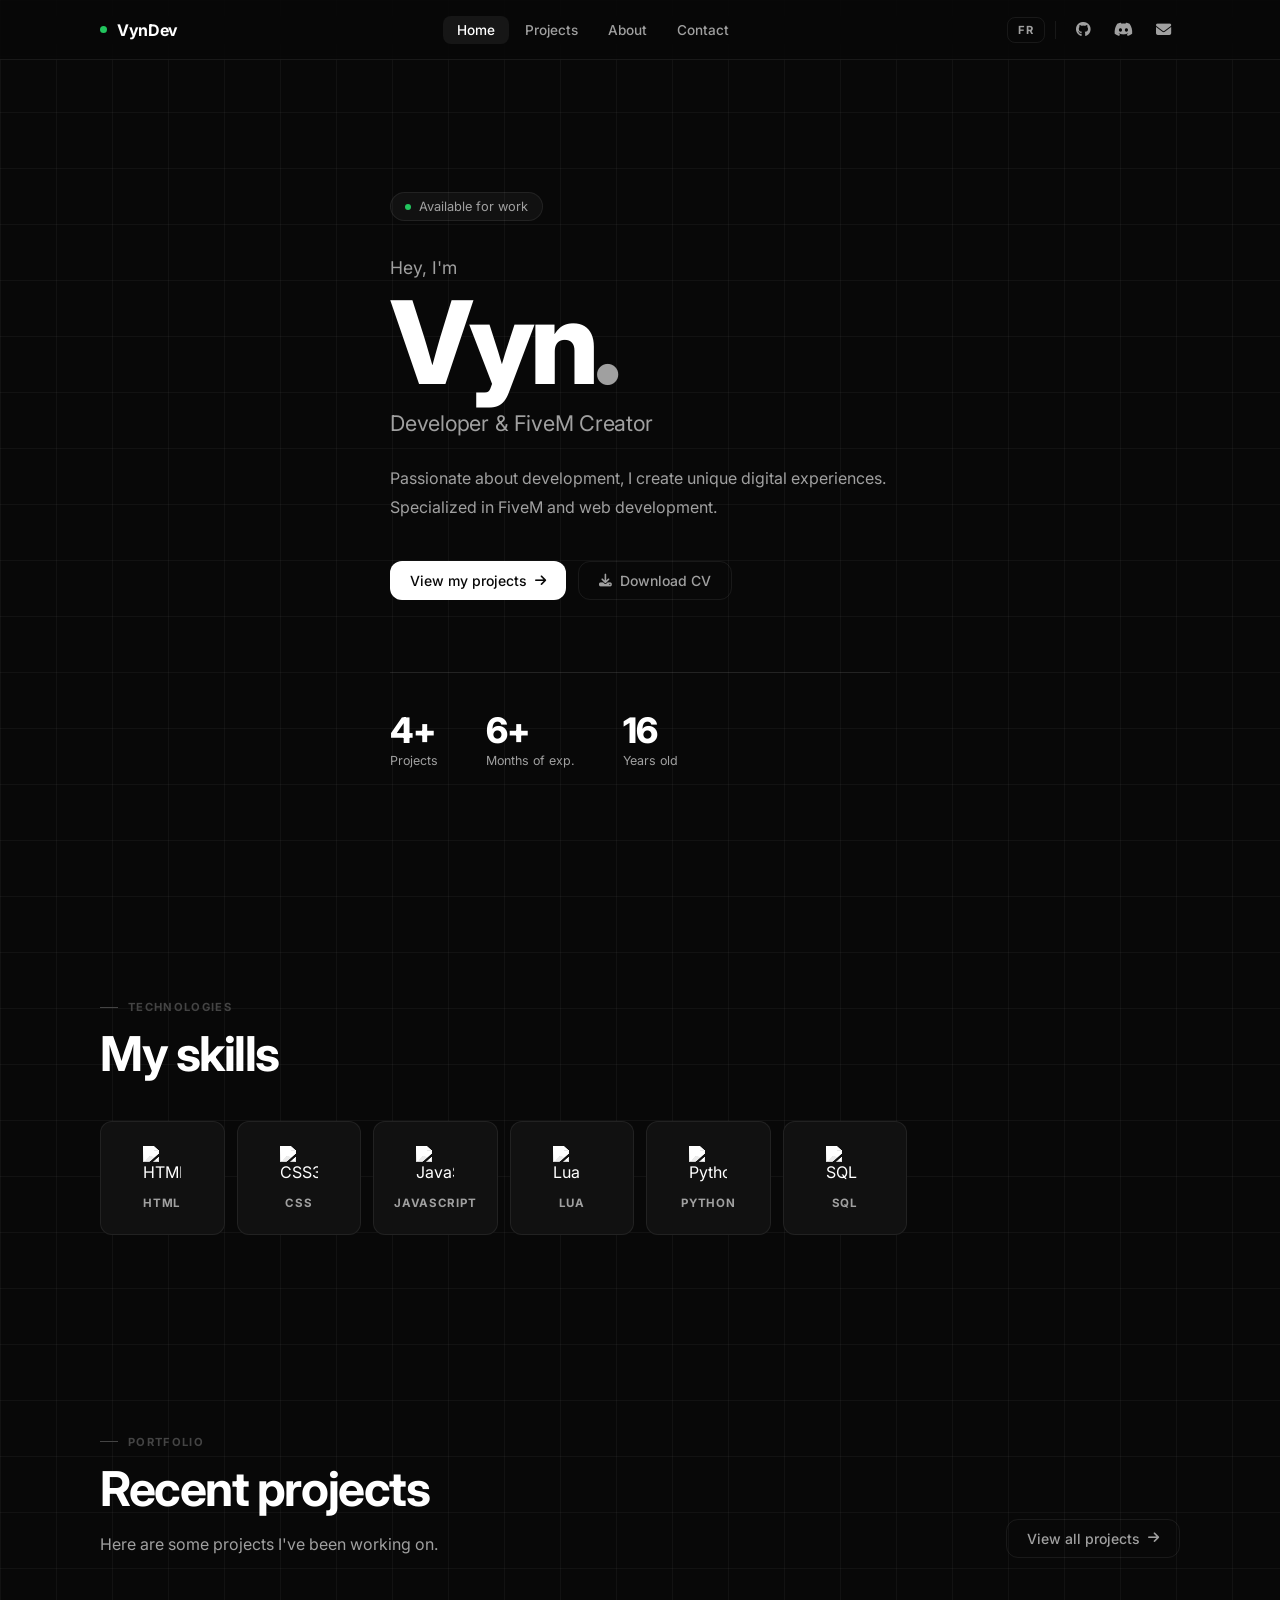
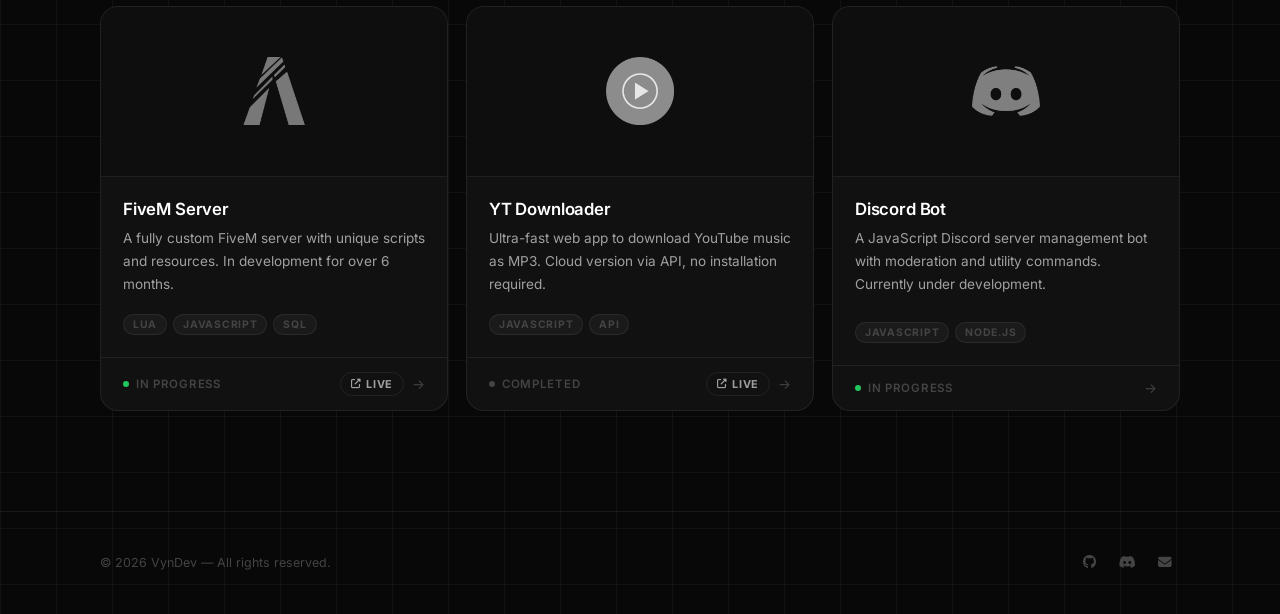
==== commit 806b1561: "portofolio - v2" ====
--- a/index.html
+++ b/index.html
@@ -1,132 +1,159 @@
-<!DOCTYPE html>
-<html lang="en">
-
-<head>
-    <meta charset="UTF-8">
-    <meta name="viewport" content="width=device-width, initial-scale=1.0">
-    <link rel="stylesheet" href="style.css">
-    <link rel="icon" type="image/png" href="assets/logo.png">
-    <title>VynDev - Portofolio</title>
-    <link rel="stylesheet" href="https://cdnjs.cloudflare.com/ajax/libs/font-awesome/6.0.0/css/all.min.css">
-    <link rel="stylesheet" href="https://fonts.googleapis.com/icon?family=Material+Icons">
-
-    <link rel="preconnect" href="https://fonts.googleapis.com">
-    <link rel="preconnect" href="https://fonts.gstatic.com" crossorigin>
-    <link href="https://fonts.googleapis.com/css2?family=Montserrat:ital,wght@0,100..900;1,100..900&display=swap"
-        rel="stylesheet">
-</head>
-
-<body>
-    <canvas id="particle-canvas"></canvas>
-    <div class="navbar">
-        <img src="assets/logo.png" alt="Logo VynDev">
-        <div class="separateur-v"></div>
-        <h3 class="home"><a href="#home">Home</a></h3>
-        <h3 class="aboutme"><a href="#aboutme">About me</a></h3>
-        <h3 class="myprojects"><a href="#myprojects">My projects</a></h3>
-        <h3 class="contactme"><a href="#contactme">Contact me</a></h3>
-    </div>
-    <div class="about-me" id="aboutme">
-        <img src="assets/pdp.jpg" alt="pdp">
-        <p class="aboutme-text">
-            Hey ! I'm Thelyo, mostly know as Vyn on the internet. Im' 16 and I'm a developper, mostly known for my work
-            on FiveM.
-            I'm passionated by developpement and i love creating new things. I'm also a big fan of video games and i
-            love playing them in my free time.
-        </p>
-    </div>
-    <div class="separateur-h"></div>
-    <div class="languages" id="home">
-        <div class="language-card language1">
-            <img src="assets/html-img.png" alt="HTML" class="html-img">
-            <h3 class="html-h3">HTML</h3>
-        </div>
-
-        <div class="language-card language2">
-            <img src="assets/css-img.png" alt="CSS" class="css-img">
-            <h3 class="css-h3">CSS</h3>
-        </div>
-
-        <div class="language-card language3">
-            <img src="assets/lua-img.png" alt="LUA" class="lua-img">
-            <h3 class="lua-h3">LUA</h3>
-        </div>
-
-        <div class="language-card language4">
-            <img src="assets/python-img.png" alt="Python" class="python-img">
-            <h3 class="python-h3">PYTHON</h3>
-        </div>
-
-        <div class="language-card language5">
-            <img src="assets/sql-img.png" alt="SQL" class="sql-img">
-            <h3 class="sql-h3">SQL</h3>
-        </div>
-    </div>
-    <div class="separateur-h"></div>
-
-    <h3 class="project-title" id="myprojects">MY PROJECTS</h3>
-    <div class="projects">
-        <div class="project-card project-card1">
-            <h3 class="project-title project1">FiveM Server</h3>
-            <img src="assets/projects/fivem.png" alt="FiveM Server">
-            <div class="project-description">
-                <p>I have made a FiveM server with custom scripts and resources and a unique base. The project is
-                    currently in developpement and it's been like 6 months now that I Have been working on it.</p>
-            </div>
-        </div>
-        <div class="project-card project-card2">
-            <h3 class="project-title project2">YT Downloader</h3>
-            <img src="assets/projects/ytbmusic.png" alt="YTB Music">
-            <div class="project-description">
-                <p>A Python project I created while learning the language, which allows you to download a YouTube video
-                    as an MP3 file via a CustomTkinter interface.</p>
-            </div>
-        </div>
-        <div class="project-card project-card3">
-            <h3 class="project-title project3">Discord bot</h3>
-            <img src="assets/projects/discord.png" alt="Discord Bot">
-            <div class="project-description">
-                <p>A JavaScript Discord server management bot containing various management and utility commands, as
-                    well as many others. The project is currently under development.</p>
-            </div>
-        </div>
-        <div class="project-card project-card4">
-            <h3 class="project-title project4">Websites</h3>
-            <img src="assets/projects/website.png" alt="Websites">
-            <div class="project-description">
-                <p>Websites are a rather special category because, in my case, I was able to create several websites for
-                    my apprenticeship. Using HTML, I was able to expand my skills by creating user interfaces and many
-                    other things.</p>
-            </div>
-        </div>
-    </div>
-
-    <h3 class="project-title" id="myambitions">MY AMBITIONS</h3>
-    <div class="projects ambitions">
-        <div class="project-card ambition-card1">
-            <h3 class="ambition-card-title">IA</h3>
-            <img src="assets/projects/ia.png" alt="ia">
-            <div class="project-description">
-                <p>I would like to develop an AI agent that could assist with multiple tasks such as development, writing, etc.</p>
-            </div>
-        </div>
-        <div class="project-card ambition-card2">
-            <h3 class="ambition-card-title">Dev Team</h3>
-            <img src="assets/projects/engeneering.png" alt="devteam">
-            <div class="project-description">
-                <p>Later on, I would like to form a team with whom I can carry out every project that comes to mind.</p>
-            </div>
-        </div>
-        <div class="project-card ambition-card3">
-            <h3 class="ambition-card-title">Creation of games</h3>
-            <img src="assets/projects/joystick.png" alt="videogames">
-            <div class="project-description">
-                <p>Video game creation is a subject that has recently caught my interest, but it is extremely complex in nature. I would like to learn more about it in the future and even work in the field.</p>
-            </div>
-        </div>
-    </div>
-
-    <script src="particles.js"></script>
-    <script src="script.js"></script>
-</body>
+<!DOCTYPE html>
+<html lang="en">
+
+<head>
+  <meta charset="UTF-8">
+  <meta name="viewport" content="width=device-width, initial-scale=1.0">
+  <meta name="description"
+    content="VynDev — Developer & FiveM Creator. Portfolio of Vyn, a passionate developer specialized in FiveM and web development.">
+  <title>VynDev — Portfolio</title>
+  <link rel="icon" type="image/png" href="assets/logo.png">
+  <link rel="preconnect" href="https://fonts.googleapis.com">
+  <link rel="preconnect" href="https://fonts.gstatic.com" crossorigin>
+  <link href="https://fonts.googleapis.com/css2?family=Inter:wght@300;400;500;600;700;800&display=swap"
+    rel="stylesheet">
+  <link rel="stylesheet" href="https://cdnjs.cloudflare.com/ajax/libs/font-awesome/6.4.0/css/all.min.css">
+  <link rel="stylesheet" href="style.css">
+</head>
+
+<body>
+
+  <!-- Nav & Footer injected by script.js -->
+
+  <main>
+
+    <!-- ===================== HERO ===================== -->
+    <section class="hero">
+      <div class="container">
+        <div class="hero-content">
+
+          <div class="hero-badge fade-in">
+            <span class="dot"></span>
+            <span data-i18n="hero.badge">Available for work</span>
+          </div>
+
+          <div class="fade-in delay-1">
+            <span class="hero-greeting" data-i18n="hero.greeting">Hey, I'm</span>
+            <h1 class="hero-name">Vyn<span class="period">.</span></h1>
+            <span class="hero-tagline" data-i18n="hero.tagline">Developer & FiveM Creator</span>
+          </div>
+
+          <p class="hero-description fade-in delay-2" data-i18n="hero.description">
+            Passionate about development, I create unique digital experiences. Specialized in FiveM and web development.
+          </p>
+
+          <div class="hero-actions fade-in delay-3">
+            <a href="projects.html" class="btn btn-primary" id="heroCtaProjects">
+              <span data-i18n="hero.cta_projects">View my projects</span>
+              <i class="fas fa-arrow-right"></i>
+            </a>
+            <a href="assets/cv.pdf" download class="btn btn-secondary" id="heroCtaCV">
+              <i class="fas fa-download"></i>
+              <span data-i18n="hero.cta_cv">Download CV</span>
+            </a>
+          </div>
+
+          <div class="hero-stats fade-in delay-4">
+            <div>
+              <div class="stat-number">4+</div>
+              <div class="stat-label" data-i18n="hero.stat_projects">Projects</div>
+            </div>
+            <div>
+              <div class="stat-number">6+</div>
+              <div class="stat-label" data-i18n="hero.stat_months">Months of exp.</div>
+            </div>
+            <div>
+              <div class="stat-number">16</div>
+              <div class="stat-label" data-i18n="hero.stat_age">Years old</div>
+            </div>
+          </div>
+
+        </div>
+      </div>
+    </section>
+
+    <!-- ===================== SKILLS ===================== -->
+    <section class="section" id="skills">
+      <div class="container">
+        <div class="section-label fade-in" data-i18n="skills.label">Technologies</div>
+        <h2 class="section-title fade-in delay-1" data-i18n="skills.title">My skills</h2>
+
+        <div class="skills-grid">
+          <div class="skill-card fade-in delay-1">
+            <img src="https://cdn.jsdelivr.net/gh/devicons/devicon@latest/icons/html5/html5-original.svg" alt="HTML5">
+            <span class="skill-name">HTML</span>
+          </div>
+          <div class="skill-card fade-in delay-2">
+            <img src="https://cdn.jsdelivr.net/gh/devicons/devicon@latest/icons/css3/css3-original.svg" alt="CSS3">
+            <span class="skill-name">CSS</span>
+          </div>
+          <div class="skill-card fade-in delay-3">
+            <img src="https://cdn.jsdelivr.net/gh/devicons/devicon@latest/icons/javascript/javascript-original.svg"
+              alt="JavaScript">
+            <span class="skill-name">JavaScript</span>
+          </div>
+          <div class="skill-card fade-in delay-4">
+            <img src="https://cdn.jsdelivr.net/gh/devicons/devicon@latest/icons/lua/lua-original.svg" alt="Lua">
+            <span class="skill-name">LUA</span>
+          </div>
+          <div class="skill-card fade-in delay-5">
+            <img src="https://cdn.jsdelivr.net/gh/devicons/devicon@latest/icons/python/python-original.svg"
+              alt="Python">
+            <span class="skill-name">Python</span>
+          </div>
+          <div class="skill-card fade-in delay-6">
+            <img src="https://cdn.jsdelivr.net/gh/devicons/devicon@latest/icons/mysql/mysql-original.svg" alt="SQL">
+            <span class="skill-name">SQL</span>
+          </div>
+        </div>
+      </div>
+    </section>
+
+    <!-- ===================== FEATURED PROJECTS ===================== -->
+    <section class="section" id="featured">
+      <div class="container">
+        <div class="section-label fade-in" data-i18n="featured.label">Portfolio</div>
+
+        <div class="section-header fade-in delay-1">
+          <div>
+            <h2 class="section-title" data-i18n="featured.title">Recent projects</h2>
+            <p class="section-subtitle" data-i18n="featured.subtitle">Here are some projects I've been working on.</p>
+          </div>
+          <a href="projects.html" class="btn btn-secondary" id="viewAllBtn">
+            <span data-i18n="featured.view_all">View all projects</span>
+            <i class="fas fa-arrow-right"></i>
+          </a>
+        </div>
+
+        <div class="projects-grid" id="featuredGrid">
+          <!-- Populated dynamically -->
+        </div>
+      </div>
+    </section>
+
+  </main>
+
+  <script src="i18n.js"></script>
+  <script src="projects-config.js"></script>
+  <script src="script.js"></script>
+  <script>
+    // Render featured projects
+    function renderFeatured() {
+      const grid = document.getElementById('featuredGrid');
+      if (!grid) return;
+      grid.innerHTML = '';
+      PROJECTS.filter(p => p.featured).slice(0, 3).forEach(project => {
+        grid.appendChild(createProjectCard(project, ''));
+      });
+      observeNewCards();
+    }
+
+    document.addEventListener('DOMContentLoaded', renderFeatured);
+
+    // Re-render when language changes
+    function onLangChange() { renderFeatured(); }
+  </script>
+
+</body>
+
 </html>
--- a/style.css
+++ b/style.css
@@ -1,271 +1,926 @@
-:root {
-    --primary: rgba(7, 18, 82, 0.8);
-    --secondary: #060e3f;
-    --background: rgb(43, 46, 67);
-    --background2: rgba(66, 68, 87, 0.75);
-    --text: #ffffff;
-    --accent: #b4b4b4;
-    --separateur: #757575;
-}
-
-* {
-    transition: all 0.3s ease;
-}
-
-body {
-    background: black;
-    margin: 0;
-    overflow-x: hidden;
-    padding-bottom: 50vh;
-}
-
-#particle-canvas {
-    position: fixed;
-    top: 0;
-    left: 0;
-    width: 100%;
-    height: 100%;
-    z-index: -1;
-    pointer-events: none;
-}
-
-.navbar {
-    background: rgba(255, 255, 255, 0.05);
-    backdrop-filter: blur(12px) saturate(180%);
-    -webkit-backdrop-filter: blur(12px) saturate(180%);
-    border: 1px solid rgba(255, 255, 255, 0.1);
-    top: 20px;
-    left: 50%;
-    transform: translateX(-50%);
-    position: fixed;
-    width: 27.5%;
-    height: 80px;
-    display: flex;
-    justify-content: center;
-    justify-items: center;
-    align-items: center;
-    border-radius: 20px;
-    box-shadow: 0px 0px 10px var(--accent);
-
-    font-family: "Montserrat", sans-serif;
-    color: var(--text);
-    padding: 5px;
-    z-index: 10;
-}
-
-.separateur-v {
-    width: 1px;
-    height: 30px;
-    background-color: var(--separateur);
-    align-self: center;
-    margin: 0 15px;
-}
-
-.navbar a {
-    font-family: "Montserrat", sans-serif;
-    color: var(--text);
-    text-decoration: none;
-    padding: 5.5px;
-    position: relative;
-    margin-right: 3px;
-}
-
-.navbar a:hover {
-    color: var(--accent);
-    transition: color 0.3s ease;
-}
-
-.navbar a::after {
-    content: '';
-    position: absolute;
-    bottom: 0;
-    left: 0;
-    width: 0;
-    height: 2px;
-    background-color: var(--accent);
-    transition: width 0.3s ease;
-}
-
-.navbar a:hover::after {
-    width: 100%;
-}
-
-.navbar img {
-    width: 85px;
-    height: auto;
-}
-
-/* ====================================== */
-
-.languages {
-    display: flex;
-    justify-content: center;
-    align-items: center;
-    padding-top: 50px;
-}
-
-.language-card {
-    display: flex;
-    flex-direction: column;
-    justify-content: center;
-    align-items: center;
-    width: 200px;
-    height: 250px;
-    font-family: 'Montserrat', sans-serif;
-    color: var(--text);
-
-    background: rgba(255, 255, 255, 0.05);
-    backdrop-filter: blur(12px) saturate(180%);
-    -webkit-backdrop-filter: blur(12px) saturate(180%);
-    border: 1px solid rgba(255, 255, 255, 0.1);
-
-    transition: all 0.3s ease;
-    cursor: pointer;
-}
-
-.language1 {
-    border-radius: 20px 0 0 20px;
-}
-
-.language5 {
-    border-radius: 0 20px 20px 0;
-}
-
-.language-card:hover {
-    background: rgba(255, 255, 255, 0.15);
-    transform: translateY(-5px);
-    box-shadow: 0 10px 30px rgba(0, 0, 0, 0.3);
-}
-
-.language-card img {
-    width: 60px;
-    height: auto;
-    margin-bottom: 15px;
-    filter: drop-shadow(0 4px 8px rgba(0, 0, 0, 0.3));
-}
-
-.language-card h3 {
-    font-size: 1.2rem;
-    letter-spacing: 1px;
-    margin: 0;
-}
-
-/* =================================== */
-
-.separateur-h {
-    width: 500px;
-    height: 1px;
-    background-color: var(--separateur);
-    align-self: center;
-    margin: 30px auto;
-}
-
-/* =================================== */
-
-.about-me {
-    display: flex;
-    flex-direction: row;
-    justify-content: flex-start;
-    align-items: center;
-    color: var(--text);
-    font-size: 25px;
-    font-family: 'Montserrat', sans-serif;
-    font-weight: 600;
-    padding: 150px 300px 0 300px;
-    gap: 30px;
-    text-align: left;
-}
-
-.about-me img {
-    width: 150px;
-    height: 150px;
-    border-radius: 50%;
-    object-fit: cover;
-    flex-shrink: 0;
-}
-
-/* =================================== */
-
-.project-title {
-    font-family: "Montserrat", sans-serif;
-    font-weight: 500;
-    font-size: 40px;
-    color: var(--text);
-    text-align: left;
-    margin-top: 30px;
-    padding: 30px 300px 0 300px;
-}
-
-.projects {
-    display: flex;
-    flex-direction: row;
-    justify-content: flex-start;
-    align-items: center;
-    color: var(--text);
-    font-size: 25px;
-    font-family: 'Montserrat', sans-serif;
-    font-weight: 600;
-    padding: 0 300px;
-    gap: 30px;
-    text-align: left;
-}
-
-.project-card {
-    display: flex;
-    flex-direction: column;
-    justify-content: center;
-    align-items: center;
-    width: 300px;
-    height: 400px;
-    font-family: 'Montserrat', sans-serif;
-    color: var(--text);
-
-    background: rgba(255, 255, 255, 0.05);
-    backdrop-filter: blur(12px) saturate(180%);
-    -webkit-backdrop-filter: blur(12px) saturate(180%);
-    border: 1px solid rgba(255, 255, 255, 0.1);
-    border-radius: 30px;
-
-    transition: all 0.5s cubic-bezier(0.4, 0, 0.2, 1);
-    cursor: pointer;
-    overflow: hidden;
-}
-
-.project-card:hover {
-    height: 550px;
-    background: rgba(255, 255, 255, 0.1);
-    transform: translateY(-10px);
-    box-shadow: 0 15px 40px rgba(0, 0, 0, 0.4);
-}
-
-.project-description {
-    max-height: 0;
-    opacity: 0;
-    transition: all 0.5s ease;
-    padding: 0 20px;
-    font-size: 16px;
-    font-weight: 400;
-    color: var(--accent);
-    text-align: center;
-    overflow: hidden;
-}
-
-.project-card:hover .project-description {
-    max-height: 200px;
-    opacity: 1;
-    margin-top: 20px;
-}
-
-.project-card h3,
-.ambition-card-title {
-    font-size: 30px;
-    letter-spacing: 1px;
-    text-align: center;
-}
-
-.project-card img {
-    width: 80px;
-    height: auto;
-    margin-bottom: 15px;
-    filter: drop-shadow(0 4px 8px rgba(0, 0, 0, 0.3));
-}+/* =========================================
+   VYNDEV — PORTFOLIO
+   Design System & Global Styles
+   ========================================= */
+
+@import url('https://fonts.googleapis.com/css2?family=Inter:wght@300;400;500;600;700;800&display=swap');
+
+/* =========================================
+   TOKENS
+   ========================================= */
+:root {
+  --bg:           #080808;
+  --bg-secondary: #0e0e0e;
+  --bg-card:      #111111;
+  --bg-card-hover:#161616;
+  --border:       rgba(255,255,255,0.07);
+  --border-hover: rgba(255,255,255,0.18);
+  --text-primary: #ffffff;
+  --text-secondary:#a0a0a0;
+  --text-muted:   #444444;
+  --grid-color:   rgba(255,255,255,0.038);
+
+  --navbar-height: 60px;
+  --max-width:     1160px;
+
+  --radius-sm: 8px;
+  --radius:    12px;
+  --radius-lg: 18px;
+
+  --ease: cubic-bezier(0.4, 0, 0.2, 1);
+  --t:  all 0.2s var(--ease);
+  --ts: all 0.4s var(--ease);
+}
+
+/* =========================================
+   RESET
+   ========================================= */
+*, *::before, *::after { margin:0; padding:0; box-sizing:border-box; }
+html { scroll-behavior:smooth; font-size:16px; }
+body {
+  background-color: var(--bg);
+  background-image:
+    linear-gradient(var(--grid-color) 1px, transparent 1px),
+    linear-gradient(90deg, var(--grid-color) 1px, transparent 1px);
+  background-size: 56px 56px;
+  color: var(--text-primary);
+  font-family: 'Inter', sans-serif;
+  min-height: 100vh;
+  overflow-x: hidden;
+  -webkit-font-smoothing: antialiased;
+  -moz-osx-font-smoothing: grayscale;
+}
+a { color:inherit; text-decoration:none; }
+img { max-width:100%; height:auto; display:block; }
+button { font-family:'Inter', sans-serif; cursor:pointer; }
+
+/* =========================================
+   NAVBAR
+   ========================================= */
+.navbar {
+  position: fixed;
+  top: 0; left: 0; right: 0;
+  height: var(--navbar-height);
+  z-index: 1000;
+  border-bottom: 1px solid var(--border);
+  background: rgba(8,8,8,0.82);
+  backdrop-filter: blur(24px) saturate(180%);
+  -webkit-backdrop-filter: blur(24px) saturate(180%);
+  transition: border-color 0.3s;
+}
+.navbar.scrolled { border-bottom-color: rgba(255,255,255,0.12); }
+
+.nav-container {
+  max-width: var(--max-width);
+  margin: 0 auto;
+  padding: 0 40px;
+  height: 100%;
+  display: flex;
+  align-items: center;
+  justify-content: space-between;
+  gap: 20px;
+}
+
+/* Logo */
+.nav-logo {
+  display: flex;
+  align-items: center;
+  gap: 10px;
+  font-weight: 700;
+  font-size: 1rem;
+  letter-spacing: -0.02em;
+  transition: var(--t);
+  flex-shrink: 0;
+}
+.nav-logo:hover { opacity: 0.65; }
+.logo-badge {
+  width: 7px; height: 7px;
+  background: #22c55e;
+  border-radius: 50%;
+  animation: livePulse 2.5s infinite;
+}
+@keyframes livePulse {
+  0%,100% { box-shadow: 0 0 0 0 rgba(34,197,94,0.5); }
+  50%      { box-shadow: 0 0 0 6px rgba(34,197,94,0); }
+}
+
+/* Links */
+.nav-links {
+  display: flex;
+  align-items: center;
+  gap: 2px;
+  flex: 1;
+  justify-content: center;
+}
+.nav-links a {
+  font-size: 0.85rem;
+  font-weight: 500;
+  color: var(--text-secondary);
+  padding: 6px 14px;
+  border-radius: var(--radius-sm);
+  transition: var(--t);
+}
+.nav-links a:hover,
+.nav-links a.active {
+  color: var(--text-primary);
+  background: rgba(255,255,255,0.06);
+}
+
+/* Actions */
+.nav-actions {
+  display: flex;
+  align-items: center;
+  gap: 6px;
+  flex-shrink: 0;
+}
+.nav-divider {
+  width: 1px; height: 18px;
+  background: var(--border);
+  margin: 0 4px;
+}
+.lang-btn {
+  background: none;
+  border: 1px solid var(--border);
+  color: var(--text-secondary);
+  font-size: 0.7rem;
+  font-weight: 700;
+  letter-spacing: 0.08em;
+  padding: 5px 10px;
+  border-radius: var(--radius-sm);
+  transition: var(--t);
+}
+.lang-btn:hover {
+  color: var(--text-primary);
+  border-color: var(--border-hover);
+  background: rgba(255,255,255,0.05);
+}
+.nav-icon {
+  width: 34px; height: 34px;
+  display: flex;
+  align-items: center;
+  justify-content: center;
+  border-radius: var(--radius-sm);
+  color: var(--text-secondary);
+  font-size: 0.95rem;
+  transition: var(--t);
+  border: 1px solid transparent;
+}
+.nav-icon:hover {
+  color: var(--text-primary);
+  background: rgba(255,255,255,0.06);
+  border-color: var(--border);
+}
+
+/* =========================================
+   LAYOUT
+   ========================================= */
+.container {
+  max-width: var(--max-width);
+  margin: 0 auto;
+  padding: 0 40px;
+}
+.section { padding: 100px 0; }
+.section-label {
+  font-size: 0.7rem;
+  font-weight: 700;
+  letter-spacing: 0.12em;
+  text-transform: uppercase;
+  color: var(--text-muted);
+  margin-bottom: 14px;
+  display: flex;
+  align-items: center;
+  gap: 10px;
+}
+.section-label::before {
+  content: '';
+  width: 18px; height: 1px;
+  background: var(--text-muted);
+}
+.section-title {
+  font-size: clamp(2rem, 4vw, 3rem);
+  font-weight: 700;
+  letter-spacing: -0.03em;
+  line-height: 1.1;
+  margin-bottom: 14px;
+}
+.section-subtitle {
+  font-size: 1rem;
+  color: var(--text-secondary);
+  line-height: 1.75;
+  max-width: 500px;
+}
+.section-header {
+  display: flex;
+  align-items: flex-end;
+  justify-content: space-between;
+  gap: 20px;
+  margin-bottom: 48px;
+}
+
+/* =========================================
+   BUTTONS
+   ========================================= */
+.btn {
+  display: inline-flex;
+  align-items: center;
+  gap: 8px;
+  padding: 10px 20px;
+  border-radius: var(--radius);
+  font-size: 0.875rem;
+  font-weight: 500;
+  transition: var(--t);
+  border: none;
+  cursor: pointer;
+}
+.btn-primary {
+  background: var(--text-primary);
+  color: var(--bg);
+}
+.btn-primary:hover {
+  background: rgba(255,255,255,0.88);
+  transform: translateY(-1px);
+  box-shadow: 0 8px 24px rgba(255,255,255,0.1);
+}
+.btn-secondary {
+  background: transparent;
+  color: var(--text-secondary);
+  border: 1px solid var(--border);
+}
+.btn-secondary:hover {
+  color: var(--text-primary);
+  border-color: var(--border-hover);
+  background: rgba(255,255,255,0.04);
+  transform: translateY(-1px);
+}
+.btn i { font-size: 0.8rem; }
+
+/* =========================================
+   HERO (index.html)
+   ========================================= */
+.hero {
+  min-height: 100vh;
+  padding-top: var(--navbar-height);
+  display: flex;
+  align-items: center;
+}
+.hero-badge {
+  display: inline-flex;
+  align-items: center;
+  gap: 8px;
+  background: rgba(255,255,255,0.04);
+  border: 1px solid var(--border);
+  border-radius: 100px;
+  padding: 6px 14px;
+  font-size: 0.8rem;
+  color: var(--text-secondary);
+  margin-bottom: 36px;
+}
+.hero-badge .dot {
+  width: 6px; height: 6px;
+  background: #22c55e;
+  border-radius: 50%;
+  animation: livePulse 2.5s infinite;
+}
+.hero-name {
+  display: block;
+  font-size: clamp(4.5rem, 9vw, 8rem);
+  font-weight: 800;
+  letter-spacing: -0.045em;
+  line-height: 0.95;
+  margin-bottom: 12px;
+}
+.hero-name .period { color: var(--text-secondary); }
+.hero-greeting {
+  display: block;
+  font-size: clamp(0.9rem, 2vw, 1.1rem);
+  font-weight: 400;
+  color: var(--text-secondary);
+  letter-spacing: 0;
+  margin-bottom: 10px;
+}
+.hero-tagline {
+  display: block;
+  font-size: clamp(1rem, 2.2vw, 1.35rem);
+  font-weight: 400;
+  color: var(--text-secondary);
+  letter-spacing: -0.01em;
+  margin-top: 12px;
+  margin-bottom: 28px;
+}
+.hero-description {
+  font-size: 1rem;
+  color: var(--text-secondary);
+  line-height: 1.8;
+  max-width: 500px;
+  margin-bottom: 40px;
+}
+.hero-actions {
+  display: flex;
+  gap: 12px;
+  flex-wrap: wrap;
+  margin-bottom: 72px;
+}
+.hero-stats {
+  display: flex;
+  gap: 48px;
+  padding-top: 40px;
+  border-top: 1px solid var(--border);
+}
+.stat-number {
+  font-size: 2.2rem;
+  font-weight: 800;
+  letter-spacing: -0.04em;
+  line-height: 1;
+}
+.stat-label {
+  font-size: 0.78rem;
+  color: var(--text-secondary);
+  margin-top: 4px;
+}
+
+/* =========================================
+   SKILL CARDS
+   ========================================= */
+.skills-grid {
+  display: grid;
+  grid-template-columns: repeat(auto-fill, minmax(110px, 1fr));
+  gap: 12px;
+  margin-top: 40px;
+}
+.skill-card {
+  display: flex;
+  flex-direction: column;
+  align-items: center;
+  justify-content: center;
+  gap: 12px;
+  padding: 24px 12px;
+  background: var(--bg-card);
+  border: 1px solid var(--border);
+  border-radius: var(--radius);
+  transition: var(--t);
+  cursor: default;
+}
+.skill-card:hover {
+  border-color: var(--border-hover);
+  background: var(--bg-card-hover);
+  transform: translateY(-3px);
+}
+.skill-card img {
+  width: 38px; height: 38px;
+  object-fit: contain;
+  filter: grayscale(1) brightness(1.6);
+  transition: var(--t);
+}
+.skill-card:hover img {
+  filter: grayscale(0) brightness(1);
+  transform: scale(1.05);
+}
+.skill-name {
+  font-size: 0.72rem;
+  font-weight: 700;
+  letter-spacing: 0.06em;
+  text-transform: uppercase;
+  color: var(--text-secondary);
+}
+
+/* =========================================
+   PROJECT CARDS
+   ========================================= */
+.projects-grid {
+  display: grid;
+  grid-template-columns: repeat(auto-fill, minmax(320px, 1fr));
+  gap: 18px;
+}
+.project-card {
+  background: var(--bg-card);
+  border: 1px solid var(--border);
+  border-radius: var(--radius-lg);
+  overflow: hidden;
+  transition: var(--ts);
+  text-decoration: none;
+  color: inherit;
+  display: flex;
+  flex-direction: column;
+}
+.project-card:hover {
+  border-color: var(--border-hover);
+  transform: translateY(-5px);
+  box-shadow: 0 24px 60px rgba(0,0,0,0.55);
+}
+.project-card-image {
+  height: 170px;
+  background: var(--bg-secondary);
+  display: flex;
+  align-items: center;
+  justify-content: center;
+  border-bottom: 1px solid var(--border);
+  overflow: hidden;
+}
+.project-card-image img {
+  width: 68px; height: 68px;
+  object-fit: contain;
+  filter: grayscale(0.3) brightness(0.9);
+  transition: var(--ts);
+}
+.project-card:hover .project-card-image img {
+  transform: scale(1.08);
+  filter: grayscale(0) brightness(1);
+}
+.project-card-content {
+  padding: 22px;
+  flex: 1;
+  display: flex;
+  flex-direction: column;
+}
+.project-card-title {
+  font-size: 1.05rem;
+  font-weight: 600;
+  letter-spacing: -0.01em;
+  margin-bottom: 8px;
+}
+.project-card-description {
+  font-size: 0.85rem;
+  color: var(--text-secondary);
+  line-height: 1.7;
+  flex: 1;
+  margin-bottom: 18px;
+}
+.project-tags {
+  display: flex;
+  gap: 6px;
+  flex-wrap: wrap;
+}
+.tag {
+  font-size: 0.65rem;
+  font-weight: 700;
+  letter-spacing: 0.07em;
+  text-transform: uppercase;
+  color: var(--text-muted);
+  background: rgba(255,255,255,0.04);
+  border: 1px solid var(--border);
+  padding: 3px 9px;
+  border-radius: 100px;
+}
+.project-card-footer {
+  padding: 14px 22px;
+  border-top: 1px solid var(--border);
+  display: flex;
+  align-items: center;
+  justify-content: space-between;
+}
+.project-status {
+  font-size: 0.72rem;
+  font-weight: 600;
+  color: var(--text-muted);
+  display: flex;
+  align-items: center;
+  gap: 7px;
+  text-transform: uppercase;
+  letter-spacing: 0.06em;
+}
+.project-status::before {
+  content: '';
+  width: 6px; height: 6px;
+  border-radius: 50%;
+}
+.project-status.active::before  { background: #22c55e; }
+.project-status.completed::before { background: var(--text-muted); }
+.project-arrow {
+  color: var(--text-muted);
+  font-size: 0.85rem;
+  transition: var(--t);
+}
+.project-card:hover .project-arrow {
+  color: var(--text-primary);
+  transform: translateX(5px);
+}
+
+/* =========================================
+   PAGE HEADER (non-home pages)
+   ========================================= */
+.page-header {
+  padding-top: calc(var(--navbar-height) + 80px);
+  padding-bottom: 64px;
+  border-bottom: 1px solid var(--border);
+  margin-bottom: 64px;
+}
+
+/* =========================================
+   ABOUT PAGE
+   ========================================= */
+.about-hero {
+  display: grid;
+  grid-template-columns: 1fr 1fr;
+  gap: 80px;
+  align-items: center;
+  padding-top: calc(var(--navbar-height) + 80px);
+  padding-bottom: 80px;
+}
+.about-photo-wrapper {
+  position: relative;
+  display: flex;
+  justify-content: center;
+}
+.about-photo {
+  width: 280px; height: 280px;
+  border-radius: var(--radius-lg);
+  object-fit: cover;
+  border: 1px solid var(--border);
+  filter: grayscale(15%);
+  position: relative;
+  z-index: 1;
+}
+.about-photo-frame {
+  position: absolute;
+  width: 280px; height: 280px;
+  border: 1px solid var(--border);
+  border-radius: var(--radius-lg);
+  top: 16px; left: calc(50% - 140px + 16px);
+  z-index: 0;
+}
+.about-bio {
+  font-size: 1rem;
+  color: var(--text-secondary);
+  line-height: 1.85;
+  margin-bottom: 20px;
+}
+.about-cta { margin-top: 32px; }
+
+/* =========================================
+   AMBITION CARDS
+   ========================================= */
+.ambitions-grid {
+  display: grid;
+  grid-template-columns: repeat(3, 1fr);
+  gap: 18px;
+  margin-top: 48px;
+}
+.ambition-card {
+  padding: 30px;
+  background: var(--bg-card);
+  border: 1px solid var(--border);
+  border-radius: var(--radius-lg);
+  transition: var(--t);
+}
+.ambition-card:hover {
+  border-color: var(--border-hover);
+  background: var(--bg-card-hover);
+  transform: translateY(-3px);
+}
+.ambition-icon {
+  width: 44px; height: 44px;
+  object-fit: contain;
+  margin-bottom: 20px;
+  opacity: 0.75;
+  filter: grayscale(0.3);
+}
+.ambition-title {
+  font-size: 1rem;
+  font-weight: 600;
+  letter-spacing: -0.01em;
+  margin-bottom: 10px;
+}
+.ambition-description {
+  font-size: 0.875rem;
+  color: var(--text-secondary);
+  line-height: 1.75;
+}
+
+/* =========================================
+   CONTACT PAGE
+   ========================================= */
+.contact-grid {
+  display: grid;
+  grid-template-columns: 1fr 1.3fr;
+  gap: 64px;
+  margin-top: 56px;
+}
+.contact-info { display:flex; flex-direction:column; gap:14px; }
+.contact-link {
+  display: flex;
+  align-items: center;
+  gap: 16px;
+  padding: 18px 20px;
+  background: var(--bg-card);
+  border: 1px solid var(--border);
+  border-radius: var(--radius);
+  transition: var(--t);
+  color: inherit;
+}
+.contact-link:hover {
+  border-color: var(--border-hover);
+  background: var(--bg-card-hover);
+  transform: translateX(5px);
+}
+.contact-icon {
+  width: 40px; height: 40px;
+  display: flex;
+  align-items: center;
+  justify-content: center;
+  background: rgba(255,255,255,0.06);
+  border-radius: var(--radius-sm);
+  font-size: 1.1rem;
+  flex-shrink: 0;
+  color: var(--text-secondary);
+}
+.contact-link:hover .contact-icon { color: var(--text-primary); }
+.contact-link-label {
+  font-size: 0.7rem;
+  font-weight: 700;
+  letter-spacing: 0.1em;
+  text-transform: uppercase;
+  color: var(--text-muted);
+  margin-bottom: 3px;
+}
+.contact-link-value {
+  font-size: 0.9rem;
+  font-weight: 500;
+}
+
+/* Form */
+.contact-form { display:flex; flex-direction:column; gap:16px; }
+.form-group  { display:flex; flex-direction:column; gap:6px; }
+.form-label  { font-size:0.78rem; font-weight:600; color:var(--text-secondary); }
+.form-input, .form-textarea {
+  background: var(--bg-card);
+  border: 1px solid var(--border);
+  border-radius: var(--radius);
+  padding: 12px 16px;
+  font-family: 'Inter', sans-serif;
+  font-size: 0.9rem;
+  color: var(--text-primary);
+  transition: var(--t);
+  outline: none;
+  width: 100%;
+}
+.form-input:focus, .form-textarea:focus {
+  border-color: rgba(255,255,255,0.28);
+  background: var(--bg-card-hover);
+}
+.form-input::placeholder, .form-textarea::placeholder { color: var(--text-muted); }
+.form-textarea { resize:vertical; min-height:130px; }
+.form-success {
+  display:none;
+  align-items:center;
+  gap:10px;
+  padding:14px 18px;
+  background:rgba(34,197,94,0.08);
+  border:1px solid rgba(34,197,94,0.2);
+  border-radius:var(--radius);
+  color:#22c55e;
+  font-size:0.875rem;
+  font-weight:500;
+  margin-top:8px;
+}
+.form-success.show { display:flex; }
+
+/* =========================================
+   PROJECT DETAIL PAGE
+   ========================================= */
+.project-detail {
+  padding-top: calc(var(--navbar-height) + 60px);
+}
+.back-link {
+  display: inline-flex;
+  align-items: center;
+  gap: 8px;
+  color: var(--text-secondary);
+  font-size: 0.85rem;
+  margin-bottom: 36px;
+  transition: var(--t);
+}
+.back-link:hover { color: var(--text-primary); transform: translateX(-3px); }
+.project-detail-header {
+  display: grid;
+  grid-template-columns: 1fr auto;
+  gap: 48px;
+  align-items: start;
+  padding-bottom: 60px;
+  border-bottom: 1px solid var(--border);
+  margin-bottom: 60px;
+}
+.project-detail-title {
+  font-size: clamp(2.5rem, 5vw, 4rem);
+  font-weight: 800;
+  letter-spacing: -0.04em;
+  line-height: 1;
+  margin-bottom: 18px;
+}
+.project-detail-desc {
+  font-size: 1.05rem;
+  color: var(--text-secondary);
+  line-height: 1.8;
+  max-width: 580px;
+  margin-bottom: 24px;
+}
+.project-detail-meta {
+  display: flex;
+  flex-direction: column;
+  gap: 20px;
+  padding: 24px;
+  background: var(--bg-card);
+  border: 1px solid var(--border);
+  border-radius: var(--radius-lg);
+  min-width: 220px;
+  flex-shrink: 0;
+}
+.meta-label {
+  font-size: 0.68rem;
+  text-transform: uppercase;
+  letter-spacing: 0.1em;
+  color: var(--text-muted);
+  font-weight: 700;
+  margin-bottom: 4px;
+}
+.meta-value {
+  font-size: 0.9rem;
+  font-weight: 500;
+}
+.project-body section {
+  margin-bottom: 56px;
+}
+.project-body h2 {
+  font-size: 1.4rem;
+  font-weight: 700;
+  letter-spacing: -0.02em;
+  margin-bottom: 18px;
+}
+.project-body p {
+  font-size: 0.95rem;
+  color: var(--text-secondary);
+  line-height: 1.85;
+  margin-bottom: 14px;
+}
+.project-body ul {
+  list-style: none;
+  display: flex;
+  flex-direction: column;
+  gap: 10px;
+}
+.project-body ul li {
+  display: flex;
+  align-items: flex-start;
+  gap: 10px;
+  font-size: 0.95rem;
+  color: var(--text-secondary);
+  line-height: 1.6;
+}
+.project-body ul li::before {
+  content: '→';
+  color: var(--text-muted);
+  flex-shrink: 0;
+  margin-top: 1px;
+}
+
+/* =========================================
+   DEMO / LIVE LINKS
+   ========================================= */
+
+/* Card footer — right side groups demo pill + arrow */
+.card-footer-right {
+  display: flex;
+  align-items: center;
+  gap: 8px;
+}
+
+/* Small "Live →" pill on project cards */
+.card-demo-btn {
+  display: inline-flex;
+  align-items: center;
+  gap: 5px;
+  font-size: 0.68rem;
+  font-weight: 700;
+  letter-spacing: 0.06em;
+  text-transform: uppercase;
+  color: var(--text-secondary);
+  padding: 4px 10px;
+  border: 1px solid var(--border);
+  border-radius: 100px;
+  transition: var(--t);
+  text-decoration: none;
+  white-space: nowrap;
+}
+.card-demo-btn i { font-size: 0.6rem; }
+.card-demo-btn:hover {
+  color: var(--text-primary);
+  border-color: var(--border-hover);
+  background: rgba(255,255,255,0.05);
+}
+
+/* Full-width action buttons inside project detail meta sidebar */
+.meta-action-btn {
+  display: flex;
+  align-items: center;
+  justify-content: center;
+  gap: 8px;
+  width: 100%;
+  padding: 10px 16px;
+  border-radius: var(--radius);
+  font-family: 'Inter', sans-serif;
+  font-size: 0.85rem;
+  font-weight: 600;
+  transition: var(--t);
+  text-decoration: none;
+  border: none;
+  cursor: pointer;
+  /* Primary: white button */
+  background: var(--text-primary);
+  color: var(--bg);
+}
+.meta-action-btn:hover {
+  background: rgba(255,255,255,0.88);
+  transform: translateY(-1px);
+  box-shadow: 0 6px 20px rgba(255,255,255,0.08);
+}
+.meta-action-btn.secondary {
+  background: transparent;
+  color: var(--text-secondary);
+  border: 1px solid var(--border);
+}
+.meta-action-btn.secondary:hover {
+  color: var(--text-primary);
+  border-color: var(--border-hover);
+  background: rgba(255,255,255,0.04);
+  box-shadow: none;
+}
+
+/* =========================================
+   FOOTER
+   ========================================= */
+footer {
+  border-top: 1px solid var(--border);
+  padding: 36px 0;
+}
+.footer-container {
+  max-width: var(--max-width);
+  margin: 0 auto;
+  padding: 0 40px;
+  display: flex;
+  align-items: center;
+  justify-content: space-between;
+  gap: 20px;
+}
+.footer-copy {
+  font-size: 0.78rem;
+  color: var(--text-muted);
+}
+.footer-socials { display:flex; gap:8px; }
+.footer-social-link {
+  width: 30px; height: 30px;
+  display: flex;
+  align-items: center;
+  justify-content: center;
+  border-radius: var(--radius-sm);
+  color: var(--text-muted);
+  font-size: 0.85rem;
+  transition: var(--t);
+}
+.footer-social-link:hover { color:var(--text-primary); background:rgba(255,255,255,0.05); }
+
+/* =========================================
+   DIVIDER
+   ========================================= */
+.h-divider { height:1px; background:var(--border); margin: 80px 0; }
+
+/* =========================================
+   ANIMATIONS
+   ========================================= */
+.fade-in {
+  opacity: 0;
+  transform: translateY(18px);
+  transition: opacity 0.65s var(--ease), transform 0.65s var(--ease);
+}
+.fade-in.visible { opacity:1; transform:translateY(0); }
+.delay-1 { transition-delay: 0.1s; }
+.delay-2 { transition-delay: 0.2s; }
+.delay-3 { transition-delay: 0.3s; }
+.delay-4 { transition-delay: 0.4s; }
+.delay-5 { transition-delay: 0.5s; }
+.delay-6 { transition-delay: 0.6s; }
+
+/* =========================================
+   RESPONSIVE
+   ========================================= */
+@media (max-width: 1024px) {
+  .about-hero           { grid-template-columns:1fr; gap:48px; }
+  .about-photo-wrapper  { order:-1; }
+  .contact-grid         { grid-template-columns:1fr; gap:40px; }
+  .ambitions-grid       { grid-template-columns:repeat(2,1fr); }
+  .project-detail-header{ grid-template-columns:1fr; }
+  .project-detail-meta  { min-width:unset; }
+}
+@media (max-width: 768px) {
+  .container, .nav-container, .footer-container { padding-left:20px; padding-right:20px; }
+  .nav-links            { display:none; }
+  .hero-stats           { gap:28px; flex-wrap:wrap; }
+  .projects-grid        { grid-template-columns:1fr; }
+  .ambitions-grid       { grid-template-columns:1fr; }
+  .section              { padding:64px 0; }
+  .page-header          { padding-top: calc(var(--navbar-height) + 48px); padding-bottom:40px; margin-bottom:40px; }
+  .footer-container     { flex-direction:column; gap:14px; text-align:center; }
+  .section-header       { flex-direction:column; align-items:flex-start; }
+}
+@media (max-width: 480px) {
+  .hero-name { font-size:clamp(3rem, 14vw, 5rem); }
+  .skills-grid { grid-template-columns:repeat(3,1fr); }
+}
